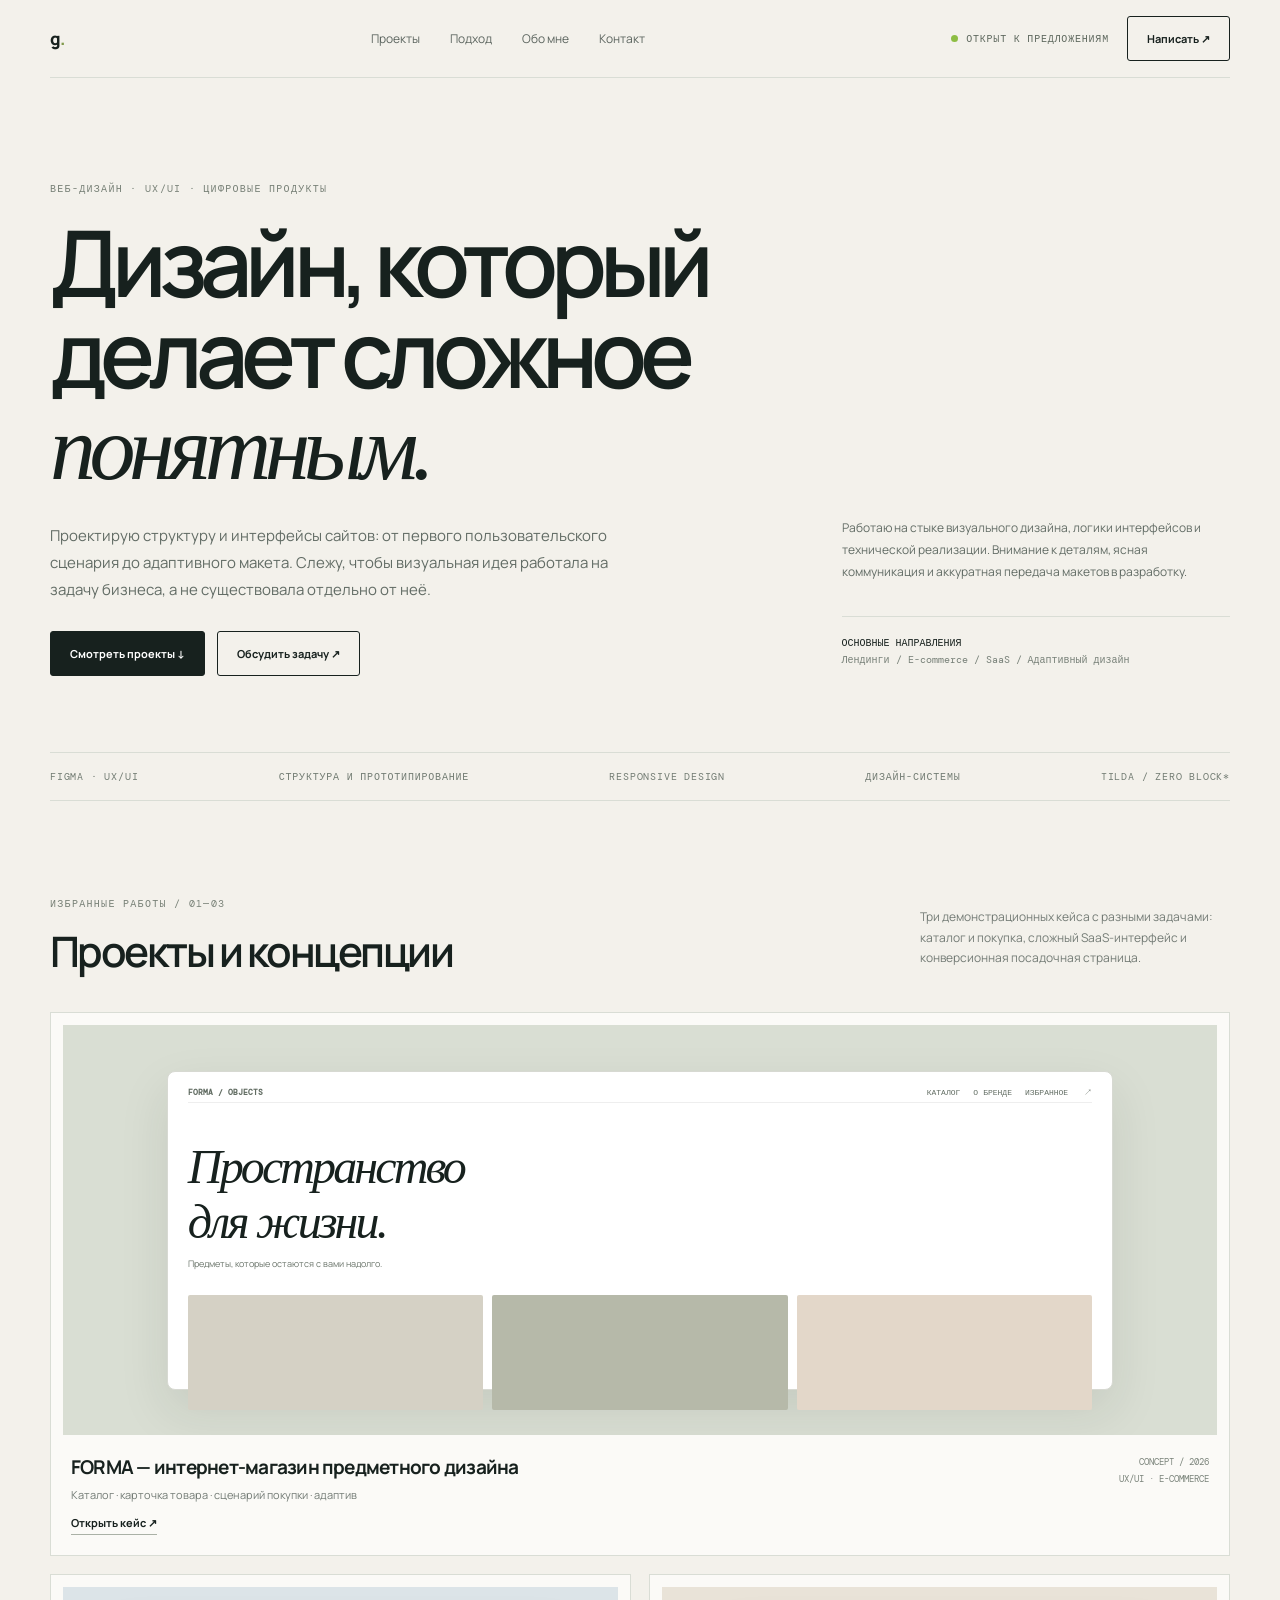
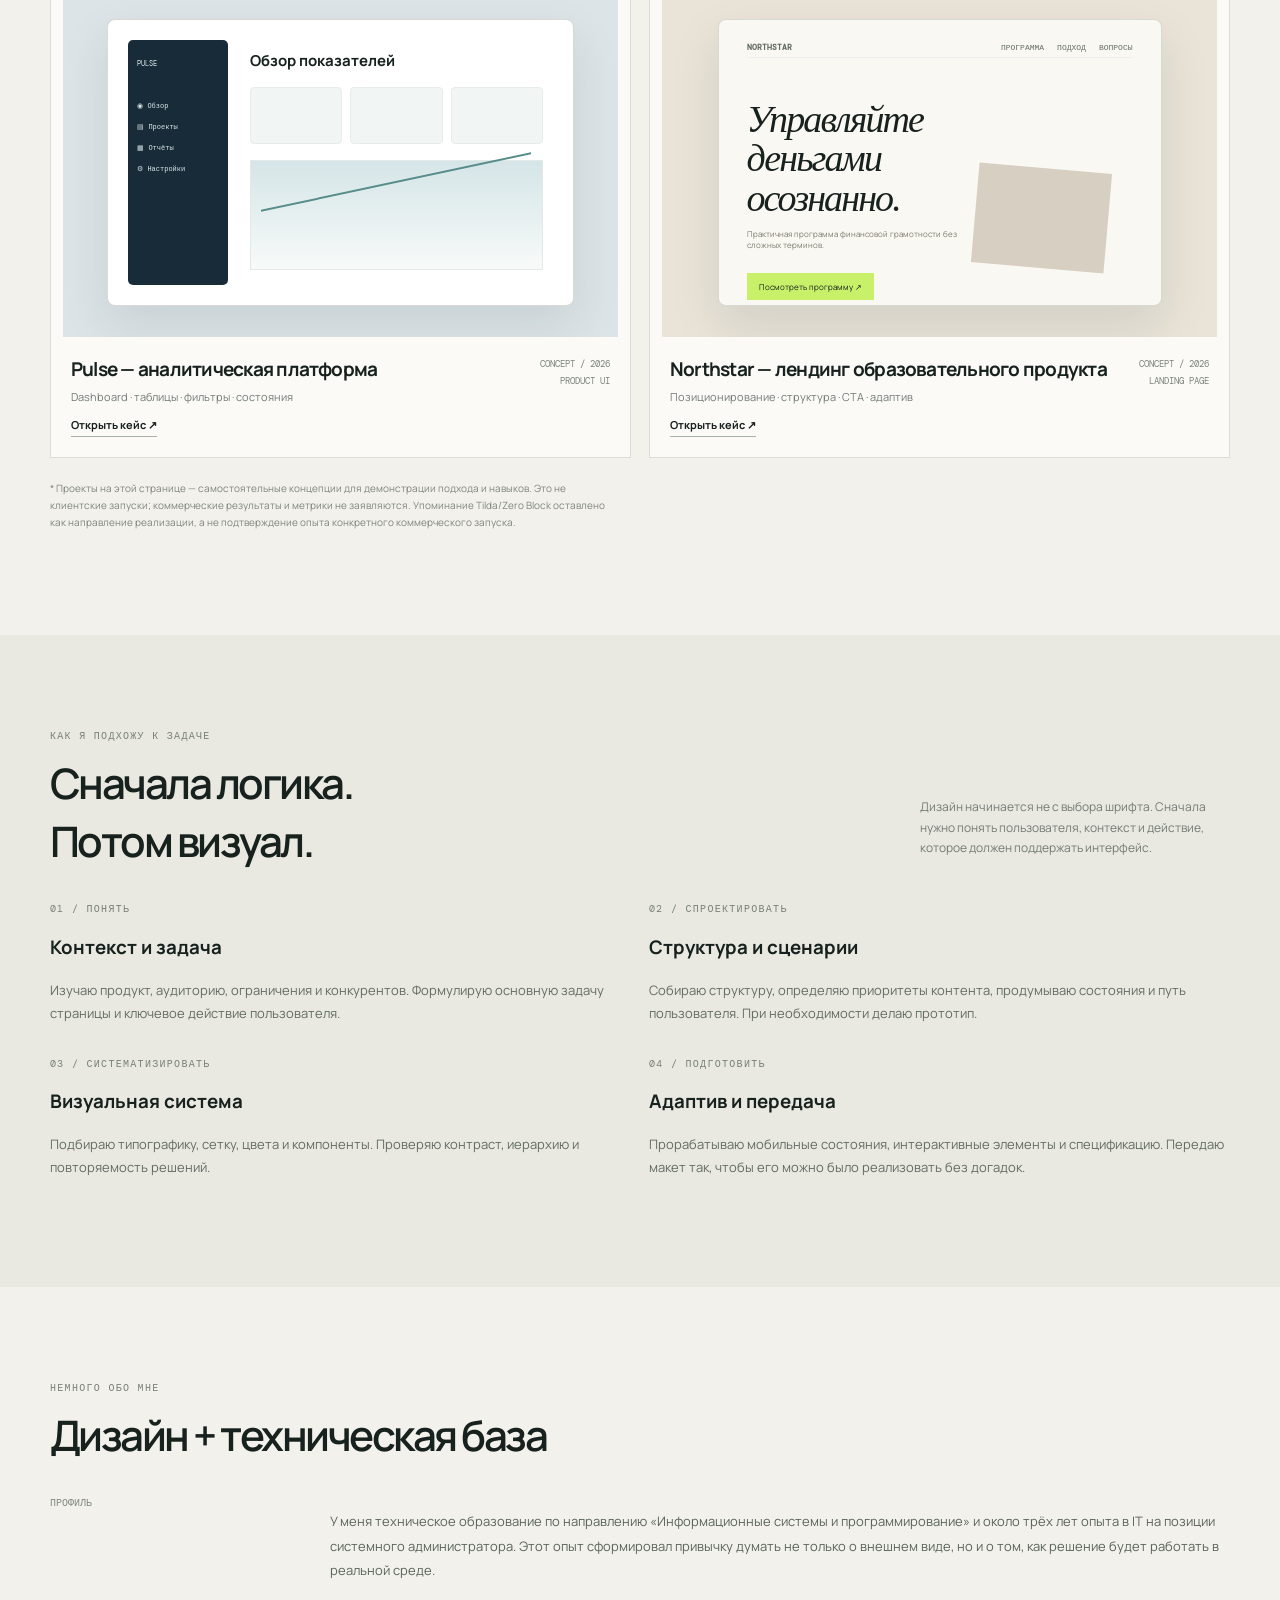
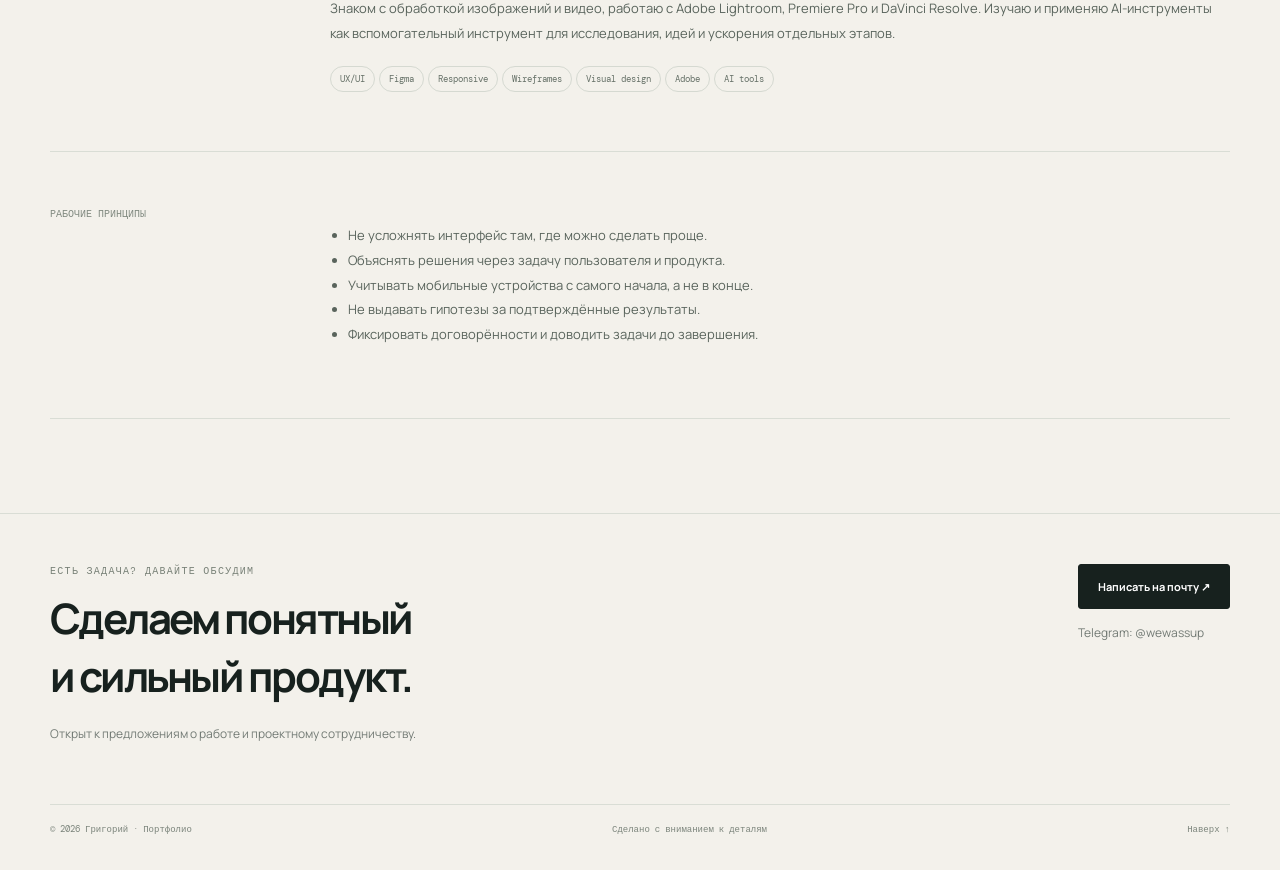
==== index.html @ 89e42d32 "Add files via upload" ====
<!doctype html>
<html lang="ru">

<head>
  <meta charset="utf-8">
  <meta name="viewport" content="width=device-width,initial-scale=1">
  <meta name="description" content="Портфолио веб-дизайнера: UX/UI, сайты, интернет-магазины и продуктовые интерфейсы.">
  <title>Морозов Д.А — веб-дизайн и интерфейсы</title>
  <link rel="stylesheet" href="assets/style.css">
</head>

<body>
  <header class="wrap nav"><a class="logo" href="index.html">g<span>.</span></a>
    <nav class="navlinks"><a href="#work">Проекты</a><a href="#approach">Подход</a><a href="#about">Обо мне</a><a href="#contact">Контакт</a></nav>
    <div class="navright"><span class="availability">Открыт к предложениям</span><a class="btn" href="mailto:mazzask@proton.me">Написать ↗</a></div>
  </header>
  <main>
    <section class="wrap hero">
      <div class="reveal">
        <div class="eyebrow">Веб-дизайн · UX/UI · цифровые продукты</div>
        <h1>Дизайн, который<br>делает сложное <em>понятным.</em></h1>
        <p>Проектирую структуру и интерфейсы сайтов: от первого пользовательского сценария до адаптивного макета. Слежу, чтобы визуальная идея работала на задачу бизнеса, а не существовала отдельно от неё.</p>
        <div class="hero-actions"><a class="btn dark" href="#work">Смотреть проекты ↓</a><a class="btn" href="#contact">Обсудить задачу ↗</a></div>
      </div>
      <div class="hero-side">
        <p>Работаю на стыке визуального дизайна, логики интерфейсов и технической реализации. Внимание к деталям, ясная коммуникация и аккуратная передача макетов в разработку.</p>
        <div class="hero-note"><strong>ОСНОВНЫЕ НАПРАВЛЕНИЯ</strong>
          <br>Лендинги / E-commerce / SaaS / Адаптивный дизайн</div>
      </div>
    </section>
    <div class="ticker wrap"><span>Figma · UX/UI</span><span>Структура и прототипирование</span><span>Responsive design</span><span>Дизайн-системы</span><span>Tilda / Zero Block*</span></div>
    <section class="wrap section" id="work">
      <div class="section-head">
        <div>
          <div class="eyebrow">Избранные работы / 01—03</div>
          <h2>Проекты и концепции</h2></div>
        <p>Три демонстрационных кейса с разными задачами: каталог и покупка, сложный SaaS-интерфейс и конверсионная посадочная страница.</p>
      </div>
      <div class="projects">
        <article class="project wide">
          <a href="case-forma.html">
            <div class="project-art forma">
              <div class="mock browser">
                <div class="browserbar"><b>FORMA / OBJECTS</b><span>КАТАЛОГ　 О БРЕНДЕ　 ИЗБРАННОЕ　　↗</span></div>
                <div class="forma-title">Пространство
                  <br>для жизни.</div>
                <div class="forma-sub">Предметы, которые остаются с вами надолго.</div>
                <div class="forma-products"><i></i><i></i><i></i></div>
              </div>
            </div>
            <div class="project-info">
              <div>
                <h3>FORMA — интернет-магазин предметного дизайна</h3>
                <p>Каталог · карточка товара · сценарий покупки · адаптив</p><span class="project-link">Открыть кейс ↗</span></div>
              <div class="project-meta">CONCEPT / 2026
                <br>UX/UI · E-COMMERCE</div>
            </div>
          </a>
        </article>
        <article class="project">
          <a href="case-pulse.html">
            <div class="project-art pulse">
              <div class="mock dash">
                <div class="dashside">PULSE
                  <br>
                  <br>◉ Обзор
                  <br>▤ Проекты
                  <br>▦ Отчёты
                  <br>⚙ Настройки</div>
                <div class="dashmain">
                  <div class="dashhead">Обзор показателей</div>
                  <div class="stats"><i></i><i></i><i></i></div>
                  <div class="chart"></div>
                </div>
              </div>
            </div>
            <div class="project-info">
              <div>
                <h3>Pulse — аналитическая платформа</h3>
                <p>Dashboard · таблицы · фильтры · состояния</p><span class="project-link">Открыть кейс ↗</span></div>
              <div class="project-meta">CONCEPT / 2026
                <br>PRODUCT UI</div>
            </div>
          </a>
        </article>
        <article class="project">
          <a href="case-north.html">
            <div class="project-art north">
              <div class="mock landing">
                <div class="browserbar"><b>NORTHSTAR</b><span>ПРОГРАММА　 ПОДХОД　 ВОПРОСЫ</span></div>
                <h3>Управляйте<br>деньгами<br>осознанно.</h3>
                <p>Практичная программа финансовой грамотности без сложных терминов.</p><span class="pill">Посмотреть программу ↗</span>
                <div class="blocks"></div>
              </div>
            </div>
            <div class="project-info">
              <div>
                <h3>Northstar — лендинг образовательного продукта</h3>
                <p>Позиционирование · структура · CTA · адаптив</p><span class="project-link">Открыть кейс ↗</span></div>
              <div class="project-meta">CONCEPT / 2026
                <br>LANDING PAGE</div>
            </div>
          </a>
        </article>
      </div>
      <p class="disclaimer" style="margin-top:22px">* Проекты на этой странице — самостоятельные концепции для демонстрации подхода и навыков. Это не клиентские запуски; коммерческие результаты и метрики не заявляются. Упоминание Tilda/Zero Block оставлено как направление реализации, а не подтверждение опыта конкретного коммерческого запуска.</p>
    </section>
    <section class="section" id="approach" style="background:#e9e9e1">
      <div class="wrap">
        <div class="section-head">
          <div>
            <div class="eyebrow">Как я подхожу к задаче</div>
            <h2>Сначала логика.<br>Потом визуал.</h2></div>
          <p>Дизайн начинается не с выбора шрифта. Сначала нужно понять пользователя, контекст и действие, которое должен поддержать интерфейс.</p>
        </div>
        <div class="projects">
          <div>
            <div class="eyebrow">01 / Понять</div>
            <h3>Контекст и задача</h3>
            <p style="font-size:13px;line-height:1.8;color:#626c65">Изучаю продукт, аудиторию, ограничения и конкурентов. Формулирую основную задачу страницы и ключевое действие пользователя.</p>
          </div>
          <div>
            <div class="eyebrow">02 / Спроектировать</div>
            <h3>Структура и сценарии</h3>
            <p style="font-size:13px;line-height:1.8;color:#626c65">Собираю структуру, определяю приоритеты контента, продумываю состояния и путь пользователя. При необходимости делаю прототип.</p>
          </div>
          <div>
            <div class="eyebrow">03 / Систематизировать</div>
            <h3>Визуальная система</h3>
            <p style="font-size:13px;line-height:1.8;color:#626c65">Подбираю типографику, сетку, цвета и компоненты. Проверяю контраст, иерархию и повторяемость решений.</p>
          </div>
          <div>
            <div class="eyebrow">04 / Подготовить</div>
            <h3>Адаптив и передача</h3>
            <p style="font-size:13px;line-height:1.8;color:#626c65">Прорабатываю мобильные состояния, интерактивные элементы и спецификацию. Передаю макет так, чтобы его можно было реализовать без догадок.</p>
          </div>
        </div>
      </div>
    </section>
    <section class="wrap section" id="about">
      <div class="section-head">
        <div>
          <div class="eyebrow">Немного обо мне</div>
          <h2>Дизайн + техническая база</h2></div>
      </div>
      <div class="content" style="padding-top:0">
        <aside>Профиль</aside>
        <div>
          <p>У меня техническое образование по направлению «Информационные системы и программирование» и около трёх лет опыта в IT на позиции системного администратора. Этот опыт сформировал привычку думать не только о внешнем виде, но и о том, как решение будет работать в реальной среде.</p>
          <p>Знаком с обработкой изображений и видео, работаю с Adobe Lightroom, Premiere Pro и DaVinci Resolve. Изучаю и применяю AI-инструменты как вспомогательный инструмент для исследования, идей и ускорения отдельных этапов.</p>
          <div style="margin-top:20px"><span class="tag">UX/UI</span><span class="tag">Figma</span><span class="tag">Responsive</span><span class="tag">Wireframes</span><span class="tag">Visual design</span><span class="tag">Adobe</span><span class="tag">AI tools</span></div>
        </div>
      </div>
      <div class="content">
        <aside>Рабочие принципы</aside>
        <div>
          <ul>
            <li>Не усложнять интерфейс там, где можно сделать проще.</li>
            <li>Объяснять решения через задачу пользователя и продукта.</li>
            <li>Учитывать мобильные устройства с самого начала, а не в конце.</li>
            <li>Не выдавать гипотезы за подтверждённые результаты.</li>
            <li>Фиксировать договорённости и доводить задачи до завершения.</li>
          </ul>
        </div>
      </div>
    </section>
  </main>
  <footer class="footer" id="contact">
    <div class="wrap">
      <div class="footer-top">
        <div>
          <div class="eyebrow">Есть задача? Давайте обсудим</div>
          <h2>Сделаем понятный<br>и сильный продукт.</h2>
          <p>Открыт к предложениям о работе и проектному сотрудничеству.</p>
        </div>
        <div><a class="btn dark" href="mailto:mazzask@proton.me">Написать на почту ↗</a>
          <p style="margin-top:15px">Telegram: @wewassup</p>
        </div>
      </div>
      <div class="footer-bottom"><span>© <span data-year></span> Григорий · Портфолио</span><span>Сделано с вниманием к деталям</span><a href="#top">Наверх ↑</a></div>
    </div>
  </footer>
  <script src="assets/app.js"></script>
</body>

</html>
---- assets/style.css ----
@import url('https://fonts.googleapis.com/css2?family=DM+Mono:wght@400;500&family=Manrope:wght@400;500;600;700;800&display=swap');
:root{--bg:#f3f1eb;--paper:#fbfaf7;--ink:#17211e;--muted:#737b75;--line:#d9ddd5;--lime:#c8f169;--dark:#17211e;--serif:Georgia,serif;--sans:'Manrope',Arial,sans-serif;--mono:'DM Mono',monospace}*{box-sizing:border-box}html{scroll-behavior:smooth}body{margin:0;background:var(--bg);color:var(--ink);font-family:var(--sans);-webkit-font-smoothing:antialiased}a{color:inherit;text-decoration:none}button{font:inherit}.wrap{width:min(1180px,calc(100% - 48px));margin:auto}.nav{height:78px;display:flex;align-items:center;justify-content:space-between;border-bottom:1px solid var(--line)}.logo{font-size:17px;font-weight:800;letter-spacing:-.06em}.logo span{color:#80994b}.navlinks{display:flex;gap:30px;font-size:12px;color:#5c655f}.navlinks a:hover,.textlink:hover{color:#6d8d2b}.navright{display:flex;align-items:center;gap:18px}.availability{font:10px var(--mono);text-transform:uppercase;letter-spacing:.08em;color:#5e685e}.availability:before{content:'';display:inline-block;width:7px;height:7px;background:#8dbd43;border-radius:50%;margin-right:8px}.btn{display:inline-flex;align-items:center;justify-content:center;gap:10px;padding:14px 19px;border:1px solid var(--ink);border-radius:3px;font-size:11px;font-weight:700;transition:.2s}.btn:hover{background:var(--ink);color:white}.btn.dark{background:var(--ink);color:white}.btn.dark:hover{background:#34443b}.eyebrow{font:10px var(--mono);letter-spacing:.13em;text-transform:uppercase;color:#788177}.hero{padding:104px 0 76px;display:grid;grid-template-columns:1.3fr .7fr;gap:70px;align-items:end}.hero h1{font-size:clamp(48px,7.2vw,92px);line-height:.99;letter-spacing:-.075em;font-weight:600;margin:22px 0 28px;max-width:820px}.hero h1 em{font-family:var(--serif);font-weight:400;letter-spacing:-.07em}.hero p{font-size:15px;line-height:1.8;color:#626c65;max-width:560px}.hero-side{padding-bottom:8px}.hero-side p{font-size:12px;line-height:1.8;margin:0 0 22px}.hero-actions{display:flex;gap:12px;flex-wrap:wrap;margin-top:28px}.hero-note{border-top:1px solid var(--line);padding-top:17px;margin-top:34px;font:10px/1.7 var(--mono);color:#778078}.hero-note strong{color:var(--ink);font-weight:500}.ticker{border-top:1px solid var(--line);border-bottom:1px solid var(--line);padding:17px 0;display:flex;justify-content:space-between;gap:20px;flex-wrap:wrap;font:10px var(--mono);text-transform:uppercase;letter-spacing:.08em;color:#727c73}.section{padding:94px 0}.section-head{display:flex;justify-content:space-between;align-items:end;margin-bottom:32px}.section-head h2{font-size:42px;letter-spacing:-.06em;font-weight:600;margin:12px 0 0}.section-head p{max-width:310px;font-size:12px;line-height:1.7;color:var(--muted)}.projects{display:grid;grid-template-columns:1fr 1fr;gap:18px}.project{background:var(--paper);border:1px solid var(--line);padding:12px;min-width:0}.project.wide{grid-column:span 2}.project-art{height:350px;position:relative;overflow:hidden;background:#e8e7df}.project.wide .project-art{height:410px}.project-info{display:flex;justify-content:space-between;gap:20px;padding:19px 8px 8px}.project-info h3{font-size:19px;letter-spacing:-.04em;margin:0 0 7px}.project-info p{font-size:11px;color:var(--muted);margin:0}.project-meta{text-align:right;font:9px/1.8 var(--mono);color:#7b847b;text-transform:uppercase}.project-link{display:inline-flex;margin-top:13px;font-size:11px;font-weight:700;border-bottom:1px solid #aab1a6;padding-bottom:4px}.tag{display:inline-block;border:1px solid #d5d9d1;border-radius:20px;padding:6px 9px;font:9px var(--mono);color:#657067;margin:0 4px 4px 0}.mock{position:absolute;box-shadow:0 20px 50px #1d2a201a;border:1px solid #d7d9d2;border-radius:8px;background:#fff}.forma{background:#d9ded3}.forma .browser{left:9%;right:9%;top:11%;height:78%;padding:15px 20px}.browserbar{height:16px;border-bottom:1px solid #eee;display:flex;justify-content:space-between;font:8px var(--mono);color:#626d63}.forma-title{font:italic 48px var(--serif);letter-spacing:-.06em;margin:36px 0 8px}.forma-sub{font-size:9px;color:#6b756b}.forma-products{display:flex;gap:9px;margin-top:25px}.forma-products i{display:block;flex:1;height:115px;background:#d5d1c5;border-radius:2px}.forma-products i:nth-child(2){background:#b6b9a9}.forma-products i:nth-child(3){background:#e3d7c9}.pulse{background:#dce4e8}.pulse .dash{inset:9% 8%;padding:20px;display:grid;grid-template-columns:100px 1fr;gap:12px}.dashside{background:#172b38;border-radius:5px;padding:13px 9px;color:#dce7e9;font:7px/3 var(--mono)}.dashmain{padding:10px}.dashhead{font-size:15px;font-weight:700}.stats{display:grid;grid-template-columns:repeat(3,1fr);gap:8px;margin:16px 0}.stats i{height:57px;background:#f1f5f4;border:1px solid #e6ece8;border-radius:4px}.chart{height:110px;background:linear-gradient(180deg,#d5e5e7,#f7faf9);border:1px solid #e2e9e6;position:relative}.chart:after{content:'';position:absolute;inset:20px 10px;background:transparent;border-top:2px solid #568c8a;transform:skewY(-12deg)}.north{background:#e9e3d8}.north .landing{inset:9% 10%;padding:22px 28px;background:#faf8f2}.north .landing h3{font:italic 38px/1.04 var(--serif);letter-spacing:-.05em;max-width:350px;margin:42px 0 10px}.north .landing p{font-size:8px;color:#7b7b70;max-width:210px}.north .pill{display:inline-block;background:#c8f169;padding:8px 12px;font-size:8px;margin-top:15px}.north .blocks{position:absolute;right:12%;bottom:13%;width:30%;height:35%;background:#d7d0c2;transform:rotate(5deg)}.case-hero{padding:85px 0 40px}.case-hero h1{font-size:clamp(44px,7vw,78px);letter-spacing:-.07em;line-height:1;margin:20px 0}.case-hero .lead{font-size:16px;line-height:1.8;color:#667067;max-width:690px}.case-visual{height:490px;position:relative;overflow:hidden;margin:35px 0;background:#dce1d8}.case-visual .mock{transform:scale(1.15);transform-origin:top left}.case-grid{display:grid;grid-template-columns:repeat(3,1fr);gap:25px;border-top:1px solid var(--line);border-bottom:1px solid var(--line);padding:23px 0;margin:35px 0}.case-grid small{font:9px var(--mono);text-transform:uppercase;color:#849084}.case-grid p{font-size:12px;line-height:1.7;margin:9px 0 0}.content{display:grid;grid-template-columns:220px 1fr;gap:60px;padding:55px 0;border-bottom:1px solid var(--line)}.content aside{font:10px var(--mono);text-transform:uppercase;color:#818a80}.content h2{font-size:28px;letter-spacing:-.05em;margin:0 0 17px}.content p,.content li{font-size:13px;line-height:1.9;color:#59645c}.content ul{padding-left:18px}.content h3{font-size:16px;margin:27px 0 8px}.callout{background:#e7e9df;padding:22px 25px;margin:25px 0;font-size:12px;line-height:1.8}.footer{padding:50px 0 35px;border-top:1px solid var(--line)}.footer-top{display:flex;justify-content:space-between;gap:30px;align-items:start}.footer h2{font-size:42px;letter-spacing:-.06em;margin:12px 0 20px}.footer p{font-size:12px;color:var(--muted)}.footer-bottom{display:flex;justify-content:space-between;border-top:1px solid var(--line);padding-top:18px;margin-top:50px;font:9px var(--mono);color:#7c857c}.disclaimer{font-size:10px;color:#7d857c;line-height:1.7;max-width:560px}.mobile-menu{display:none}.reveal{animation:up .7s both}@keyframes up{from{opacity:0;transform:translateY(15px)}to{opacity:1;transform:none}}@media(max-width:760px){.wrap{width:min(100% - 32px,560px)}.nav{height:66px}.navlinks,.availability{display:none}.hero{grid-template-columns:1fr;gap:30px;padding:70px 0 55px}.hero h1{font-size:57px}.hero-side{max-width:480px}.section{padding:65px 0}.section-head{display:block}.section-head h2{font-size:34px}.section-head p{margin-top:12px}.projects{grid-template-columns:1fr}.project.wide{grid-column:auto}.project-art,.project.wide .project-art{height:300px}.project-info{display:block}.project-meta{text-align:left;margin-top:12px}.case-hero{padding:60px 0 20px}.case-visual{height:340px}.case-grid{grid-template-columns:1fr;gap:18px}.content{grid-template-columns:1fr;gap:15px;padding:35px 0}.content h2{font-size:25px}.footer-top{display:block}.footer h2{font-size:35px}.footer-bottom{gap:12px;flex-wrap:wrap}.forma-title{font-size:34px;margin-top:28px}.forma-products i{height:75px}.pulse .dash{grid-template-columns:65px 1fr;padding:12px}.dashside{font-size:6px}.stats i{height:40px}.chart{height:80px}.north .landing h3{font-size:29px;margin-top:24px}}
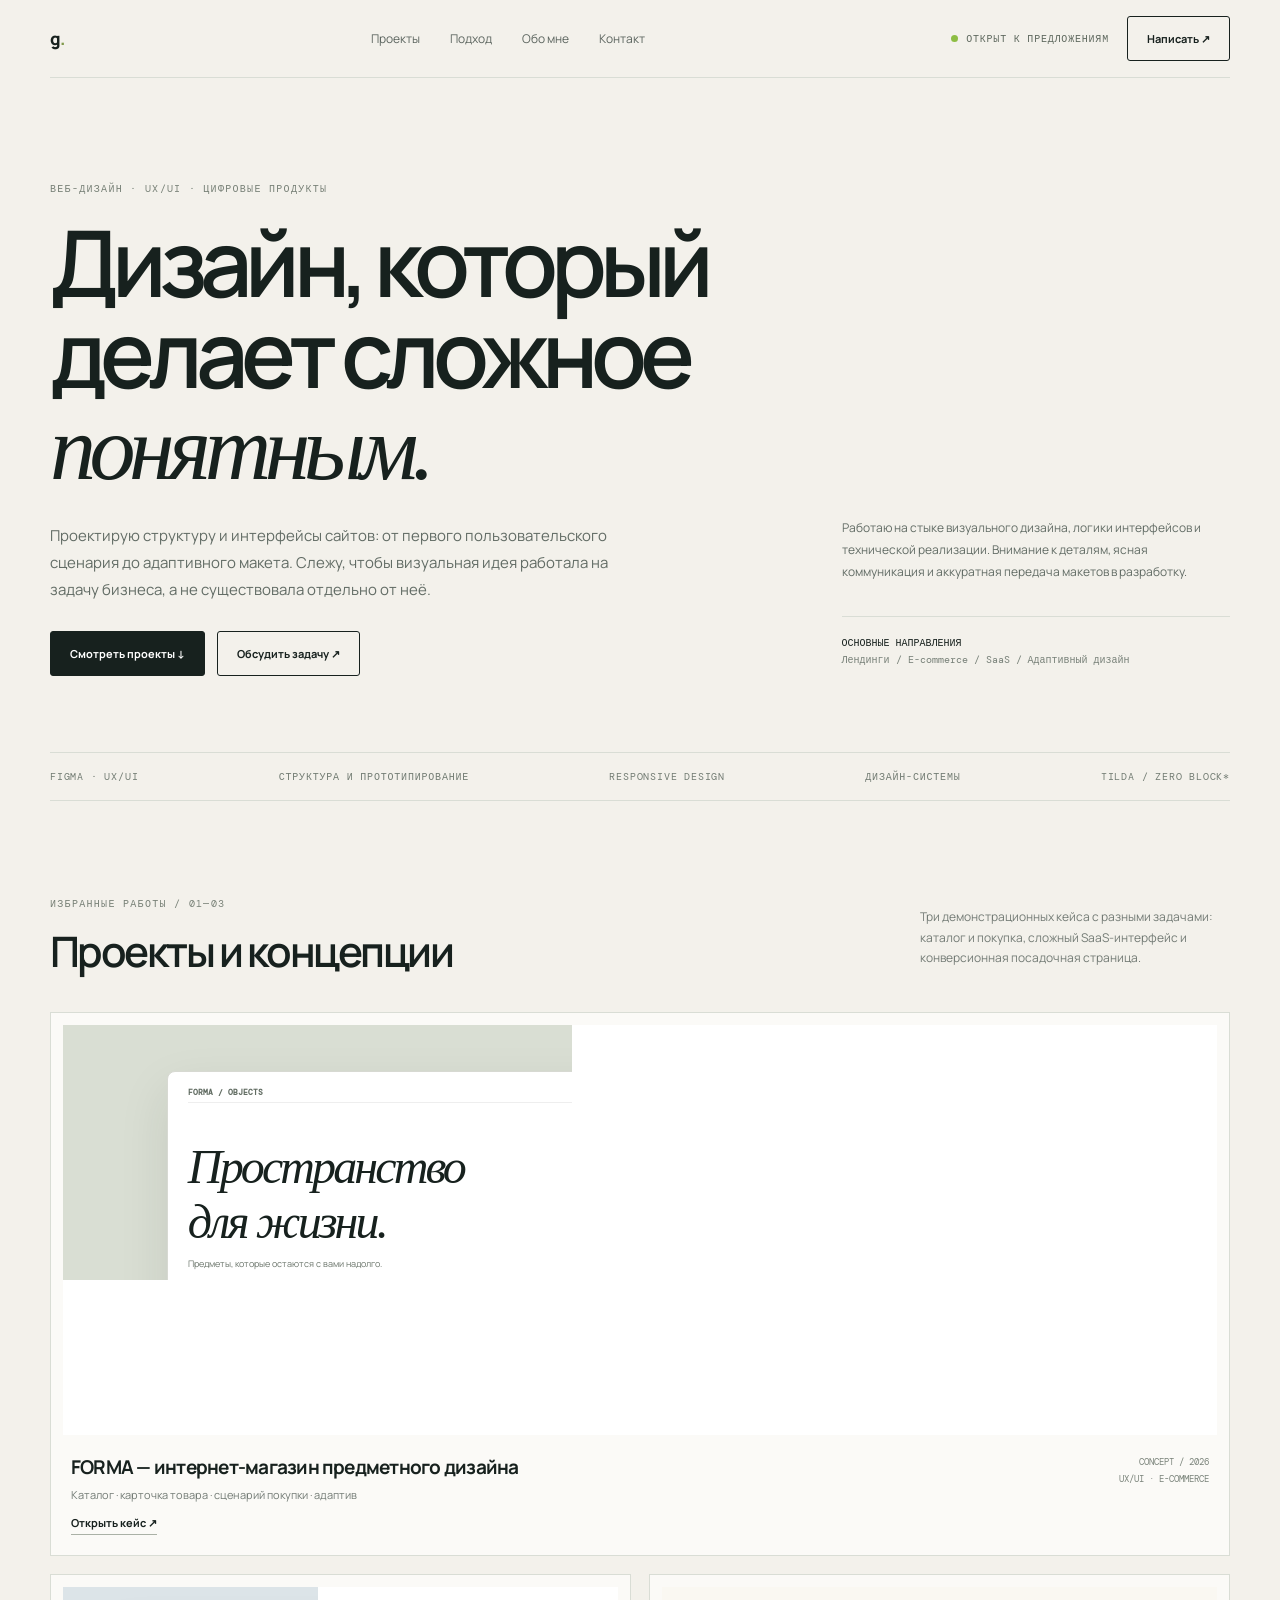
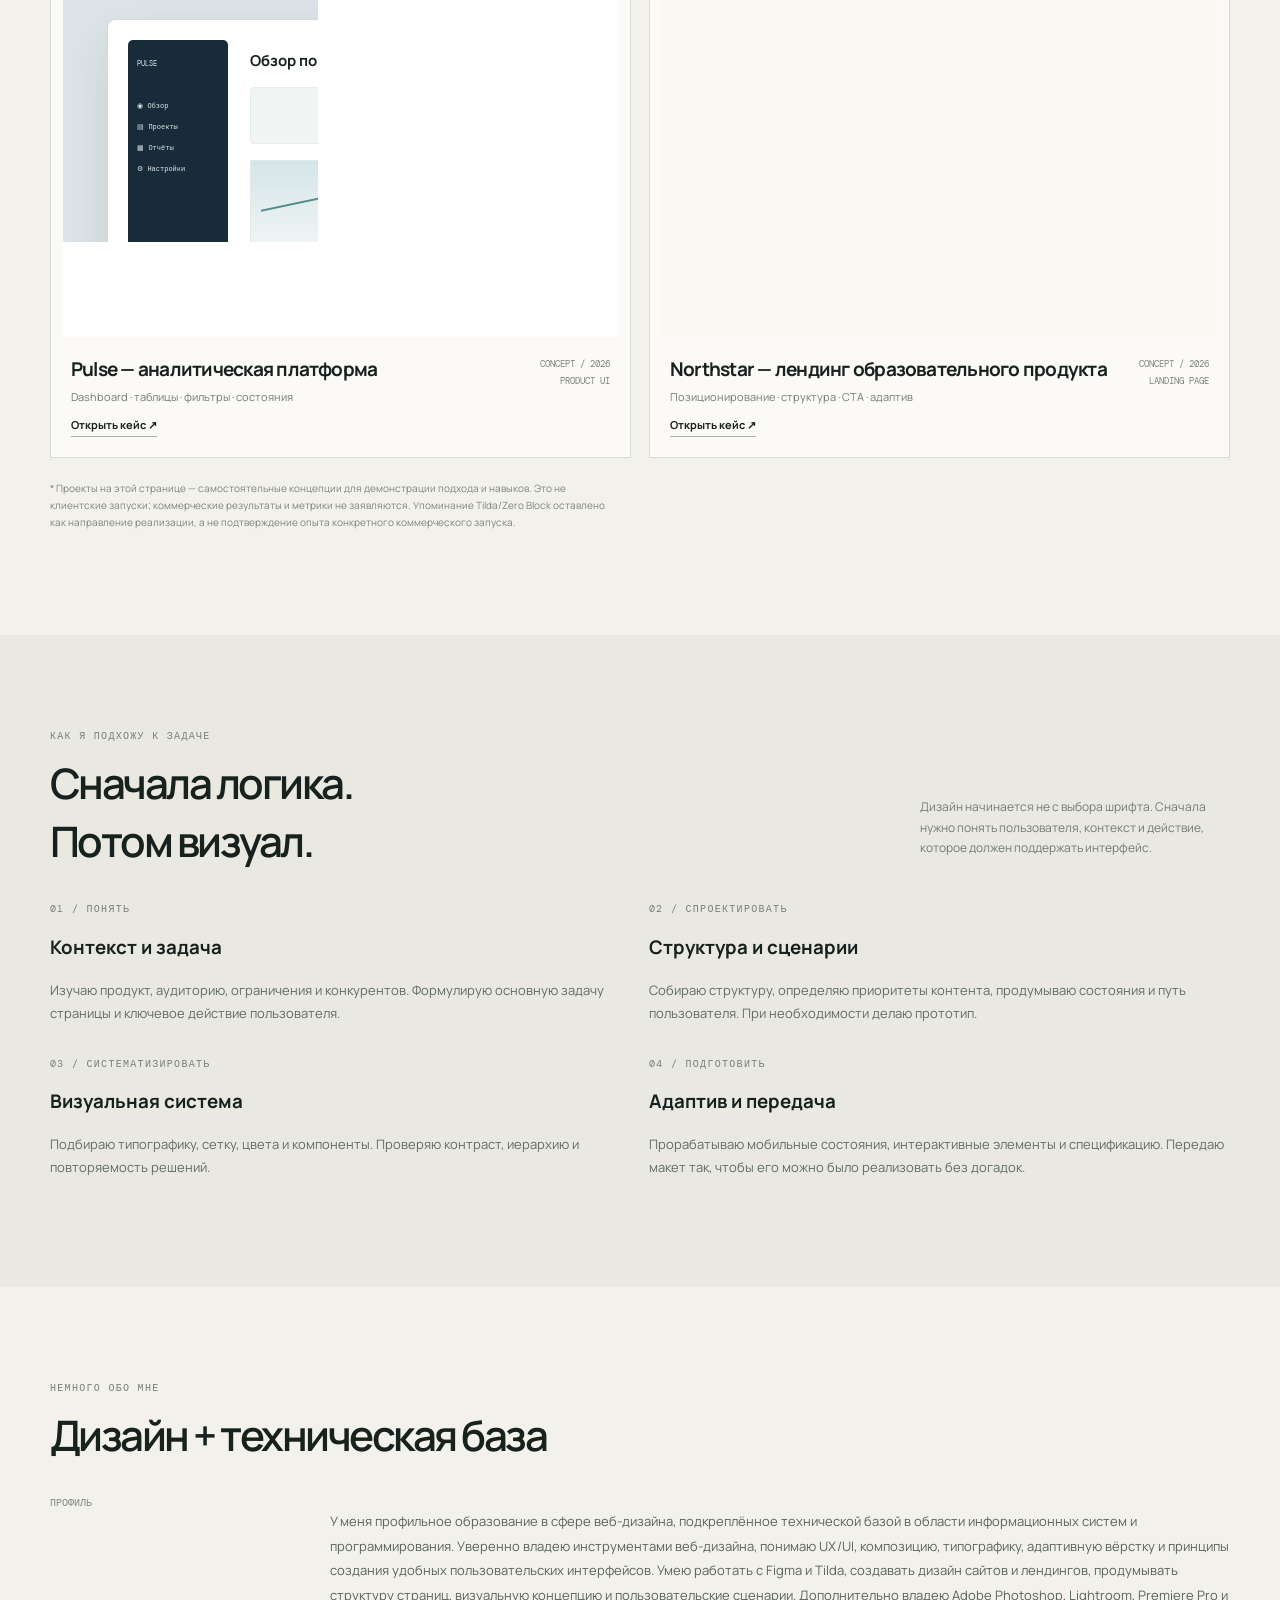
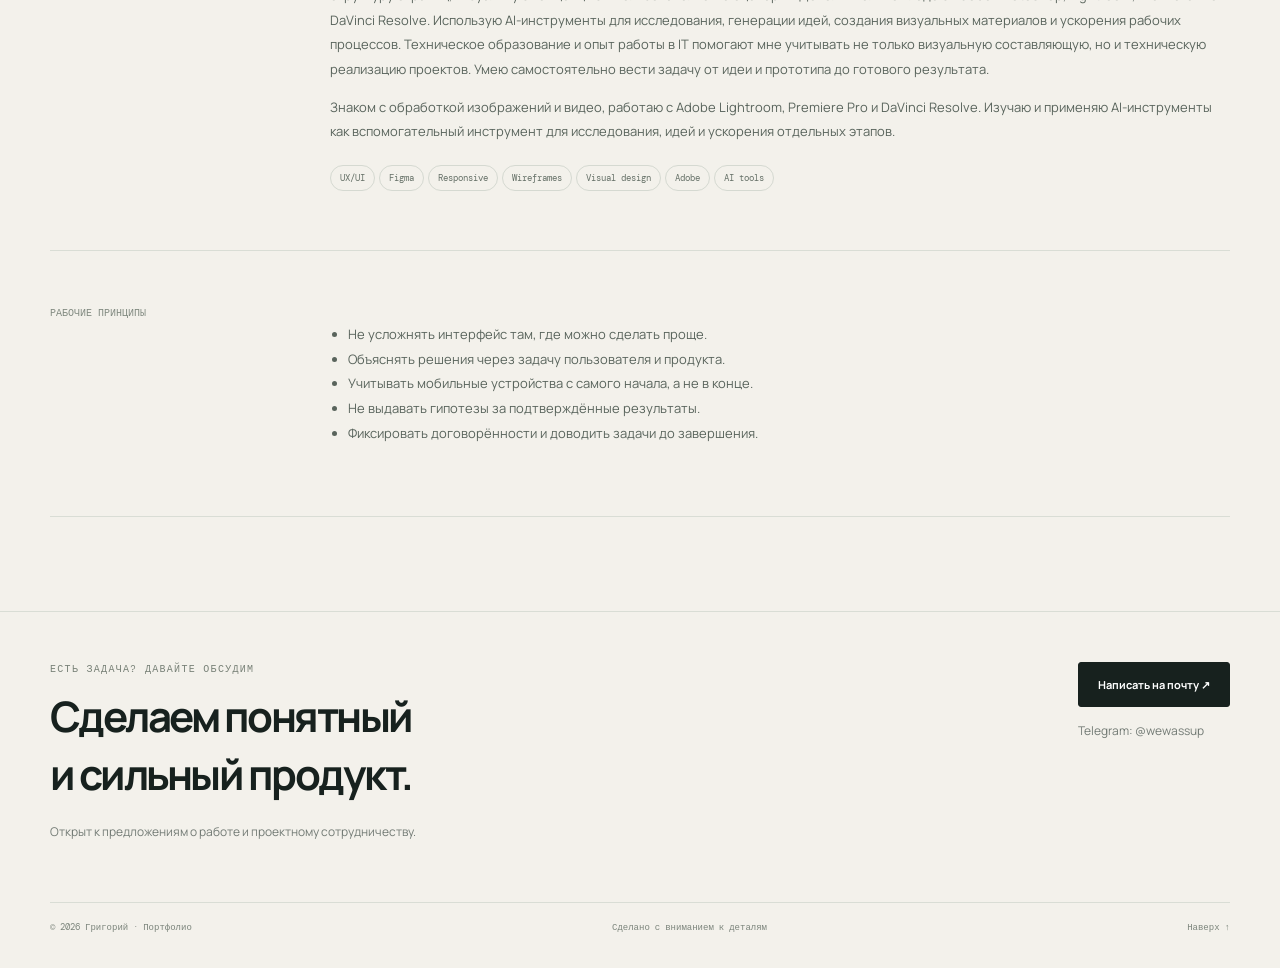
==== commit 64d30dc4: "Revise profile description with updated skills Updated the profile description to reflect skills in " ====
--- a/index.html
+++ b/index.html
@@ -146,7 +146,11 @@
       <div class="content" style="padding-top:0">
         <aside>Профиль</aside>
         <div>
-          <p>У меня техническое образование по направлению «Информационные системы и программирование» и около трёх лет опыта в IT на позиции системного администратора. Этот опыт сформировал привычку думать не только о внешнем виде, но и о том, как решение будет работать в реальной среде.</p>
+          <p>У меня профильное образование в сфере веб-дизайна, подкреплённое технической базой в области информационных систем и программирования. Уверенно владею инструментами веб-дизайна, понимаю UX/UI, композицию, типографику, адаптивную вёрстку и принципы создания удобных пользовательских интерфейсов. Умею работать с Figma и Tilda, создавать дизайн сайтов и лендингов, продумывать структуру страниц, визуальную концепцию и пользовательские сценарии.
+
+Дополнительно владею Adobe Photoshop, Lightroom, Premiere Pro и DaVinci Resolve. Использую AI-инструменты для исследования, генерации идей, создания визуальных материалов и ускорения рабочих процессов.
+
+Техническое образование и опыт работы в IT помогают мне учитывать не только визуальную составляющую, но и техническую реализацию проектов. Умею самостоятельно вести задачу от идеи и прототипа до готового результата.</p>
           <p>Знаком с обработкой изображений и видео, работаю с Adobe Lightroom, Premiere Pro и DaVinci Resolve. Изучаю и применяю AI-инструменты как вспомогательный инструмент для исследования, идей и ускорения отдельных этапов.</p>
           <div style="margin-top:20px"><span class="tag">UX/UI</span><span class="tag">Figma</span><span class="tag">Responsive</span><span class="tag">Wireframes</span><span class="tag">Visual design</span><span class="tag">Adobe</span><span class="tag">AI tools</span></div>
         </div>
@@ -183,4 +187,4 @@
   <script src="assets/app.js"></script>
 </body>
 
-</html>+</html>
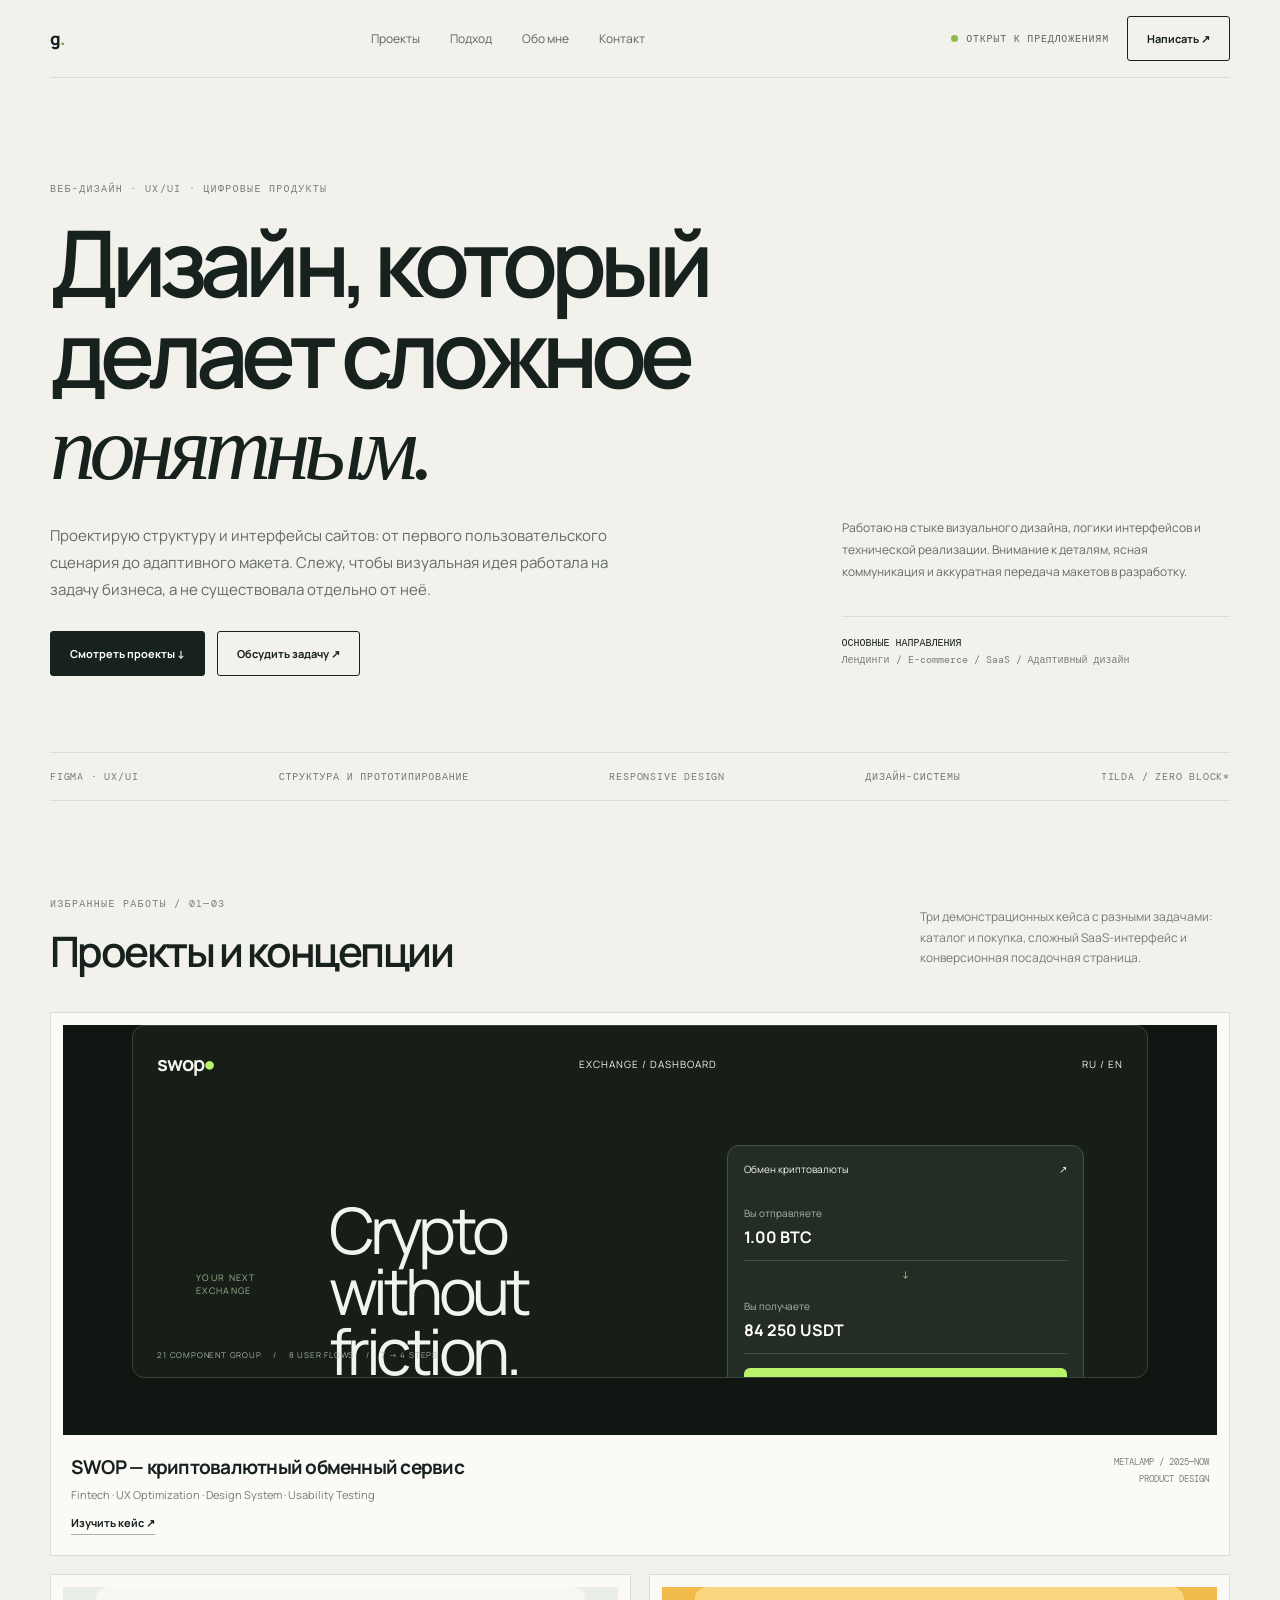
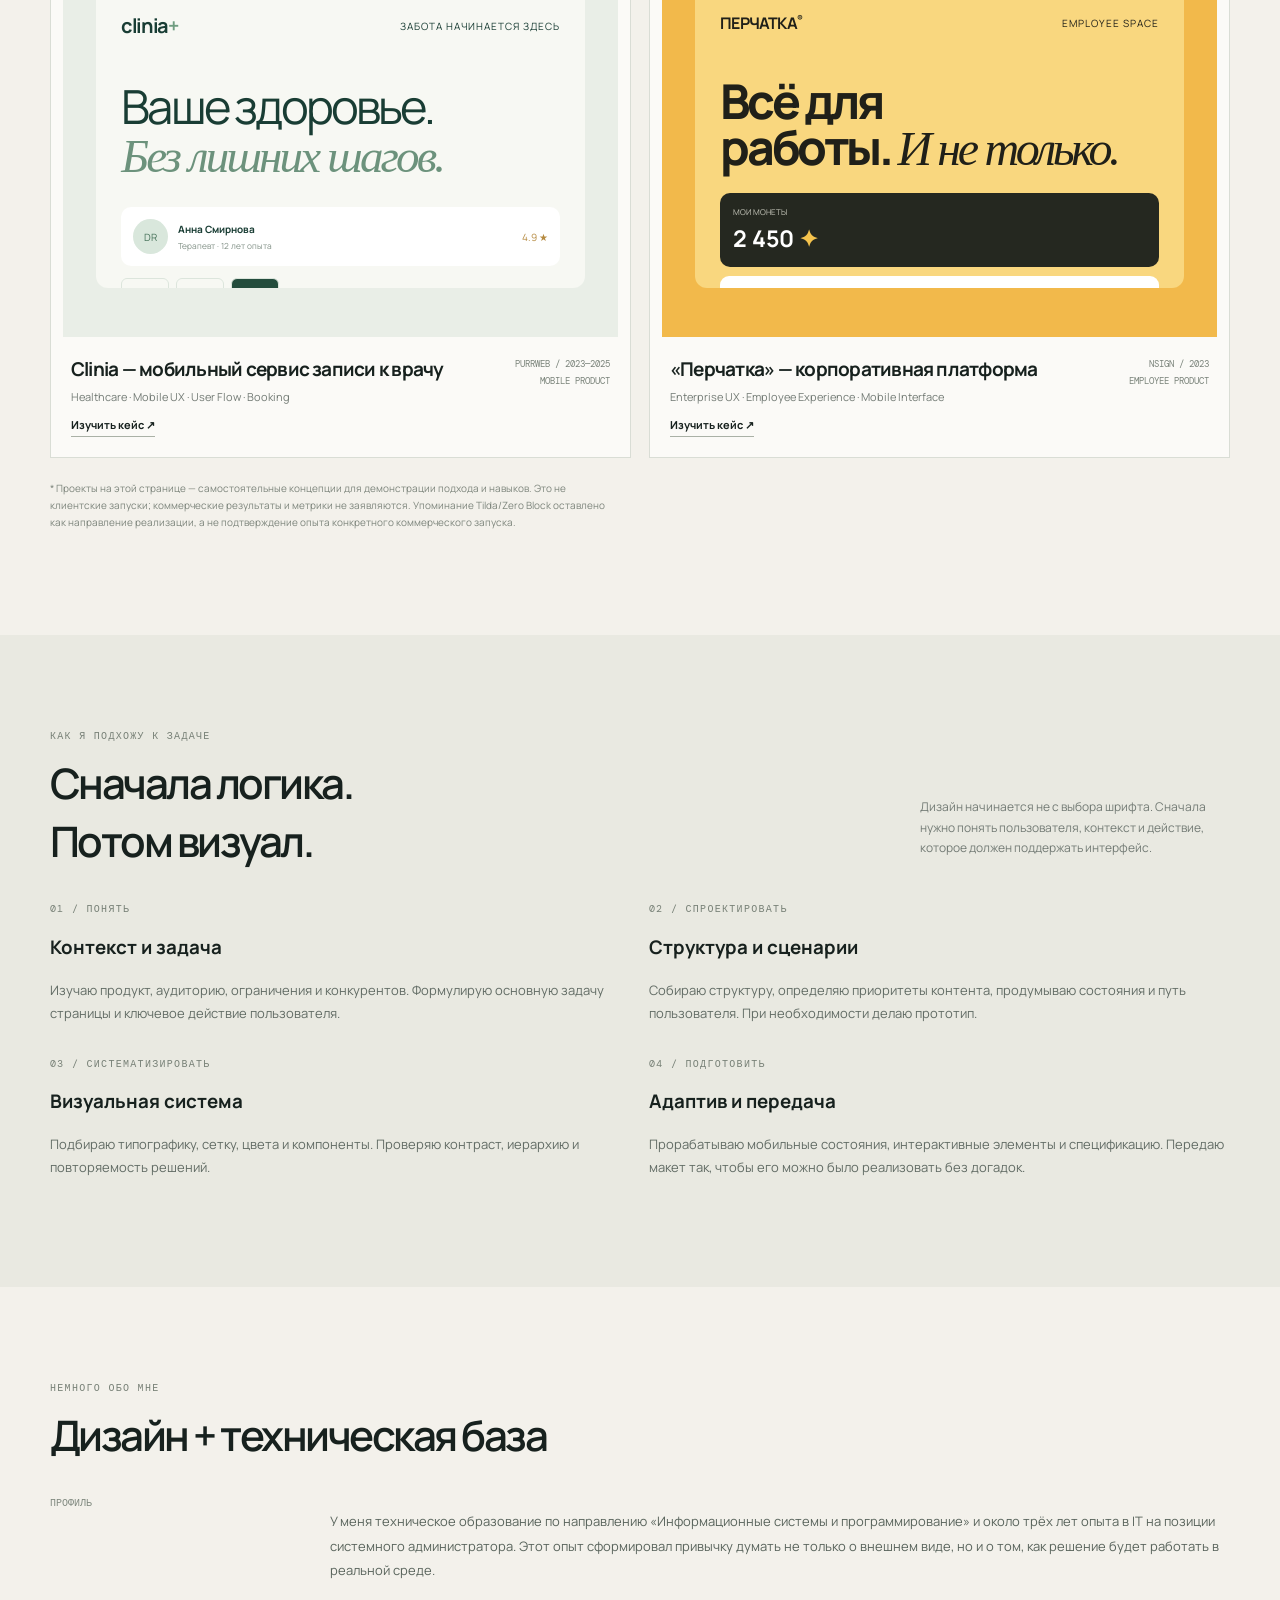
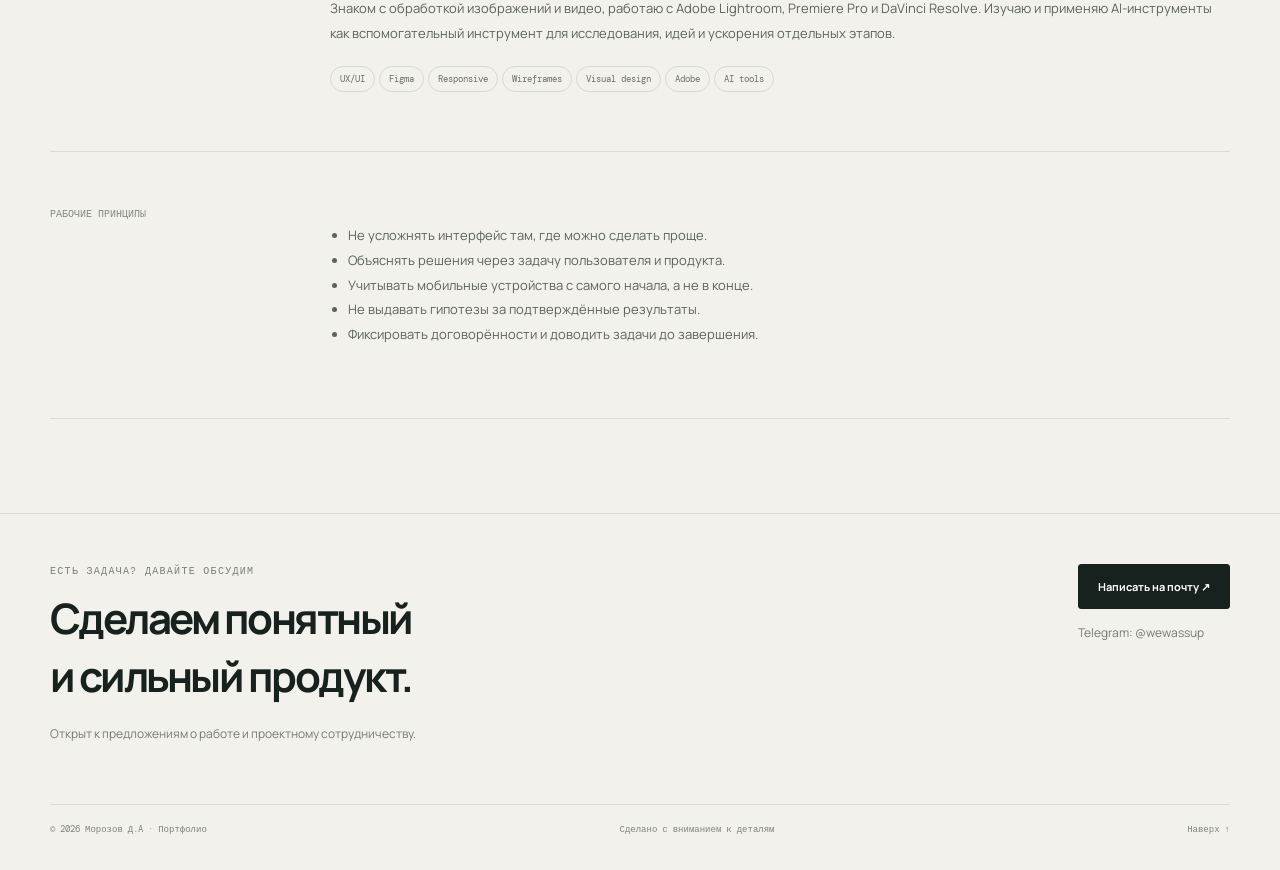
==== commit ec625d1a: "Add files via upload" ====
--- a/index.html
+++ b/index.html
@@ -36,72 +36,94 @@
           <h2>Проекты и концепции</h2></div>
         <p>Три демонстрационных кейса с разными задачами: каталог и покупка, сложный SaaS-интерфейс и конверсионная посадочная страница.</p>
       </div>
-      <div class="projects">
-        <article class="project wide">
-          <a href="case-forma.html">
-            <div class="project-art forma">
-              <div class="mock browser">
-                <div class="browserbar"><b>FORMA / OBJECTS</b><span>КАТАЛОГ　 О БРЕНДЕ　 ИЗБРАННОЕ　　↗</span></div>
-                <div class="forma-title">Пространство
-                  <br>для жизни.</div>
-                <div class="forma-sub">Предметы, которые остаются с вами надолго.</div>
-                <div class="forma-products"><i></i><i></i><i></i></div>
-              </div>
+    <div class="projects">
+
+  <!-- SWOP / METALAMP -->
+  <article class="project wide">
+    <a href="case-swop.html">
+      <div class="project-art swop">
+        <div class="case-preview swop-preview">
+          <div class="swop-top">
+            <b>swop<span>●</span></b>
+            <span>EXCHANGE / DASHBOARD</span>
+            <span>RU / EN</span>
+          </div>
+          <div class="swop-content">
+            <div class="swop-label">YOUR NEXT EXCHANGE</div>
+            <div class="swop-heading">Crypto<br>without friction.</div>
+            <div class="swop-widget">
+              <div class="swop-widget-head">Обмен криптовалюты <span>↗</span></div>
+              <div class="swop-currency">Вы отправляете <b>1.00 BTC</b></div>
+              <div class="swop-arrow">↓</div>
+              <div class="swop-currency">Вы получаете <b>84 250 USDT</b></div>
+              <div class="swop-button">Продолжить обмен ↗</div>
             </div>
-            <div class="project-info">
-              <div>
-                <h3>FORMA — интернет-магазин предметного дизайна</h3>
-                <p>Каталог · карточка товара · сценарий покупки · адаптив</p><span class="project-link">Открыть кейс ↗</span></div>
-              <div class="project-meta">CONCEPT / 2026
-                <br>UX/UI · E-COMMERCE</div>
-            </div>
-          </a>
-        </article>
-        <article class="project">
-          <a href="case-pulse.html">
-            <div class="project-art pulse">
-              <div class="mock dash">
-                <div class="dashside">PULSE
-                  <br>
-                  <br>◉ Обзор
-                  <br>▤ Проекты
-                  <br>▦ Отчёты
-                  <br>⚙ Настройки</div>
-                <div class="dashmain">
-                  <div class="dashhead">Обзор показателей</div>
-                  <div class="stats"><i></i><i></i><i></i></div>
-                  <div class="chart"></div>
-                </div>
-              </div>
-            </div>
-            <div class="project-info">
-              <div>
-                <h3>Pulse — аналитическая платформа</h3>
-                <p>Dashboard · таблицы · фильтры · состояния</p><span class="project-link">Открыть кейс ↗</span></div>
-              <div class="project-meta">CONCEPT / 2026
-                <br>PRODUCT UI</div>
-            </div>
-          </a>
-        </article>
-        <article class="project">
-          <a href="case-north.html">
-            <div class="project-art north">
-              <div class="mock landing">
-                <div class="browserbar"><b>NORTHSTAR</b><span>ПРОГРАММА　 ПОДХОД　 ВОПРОСЫ</span></div>
-                <h3>Управляйте<br>деньгами<br>осознанно.</h3>
-                <p>Практичная программа финансовой грамотности без сложных терминов.</p><span class="pill">Посмотреть программу ↗</span>
-                <div class="blocks"></div>
-              </div>
-            </div>
-            <div class="project-info">
-              <div>
-                <h3>Northstar — лендинг образовательного продукта</h3>
-                <p>Позиционирование · структура · CTA · адаптив</p><span class="project-link">Открыть кейс ↗</span></div>
-              <div class="project-meta">CONCEPT / 2026
-                <br>LANDING PAGE</div>
-            </div>
-          </a>
-        </article>
+          </div>
+          <div class="swop-bottom">21 COMPONENT GROUP　 /　 8 USER FLOWS　 /　 7 → 4 STEPS</div>
+        </div>
+      </div>
+      <div class="project-info">
+        <div>
+          <h3>SWOP — криптовалютный обменный сервис</h3>
+          <p>Fintech · UX Optimization · Design System · Usability Testing</p>
+          <span class="project-link">Изучить кейс ↗</span>
+        </div>
+        <div class="project-meta">METALAMP / 2025—NOW<br>PRODUCT DESIGN</div>
+      </div>
+    </a>
+  </article>
+
+  <!-- CLINIA / PURRWEB -->
+  <article class="project">
+    <a href="case-clinia.html">
+      <div class="project-art clinia">
+        <div class="case-preview clinia-preview">
+          <div class="clinia-top"><b>clinia<span>+</span></b><span>ЗАБОТА НАЧИНАЕТСЯ ЗДЕСЬ</span></div>
+          <div class="clinia-heading">Ваше здоровье.<br><i>Без лишних шагов.</i></div>
+          <div class="clinia-doctor">
+            <div class="doctor-avatar">DR</div>
+            <div><b>Анна Смирнова</b><small>Терапевт · 12 лет опыта</small></div>
+            <span>4.9 ★</span>
+          </div>
+          <div class="clinia-slots"><i>10:30</i><i>12:00</i><i class="selected">14:30</i></div>
+          <div class="clinia-cta">Записаться на приём →</div>
+        </div>
+      </div>
+      <div class="project-info">
+        <div>
+          <h3>Clinia — мобильный сервис записи к врачу</h3>
+          <p>Healthcare · Mobile UX · User Flow · Booking</p>
+          <span class="project-link">Изучить кейс ↗</span>
+        </div>
+        <div class="project-meta">PURRWEB / 2023—2025<br>MOBILE PRODUCT</div>
+      </div>
+    </a>
+  </article>
+
+  <!-- NSIGN / PERCHATKA -->
+  <article class="project">
+    <a href="case-perchatka.html">
+      <div class="project-art perchatka">
+        <div class="case-preview perchatka-preview">
+          <div class="perchatka-top"><b>ПЕРЧАТКА<span>®</span></b><span>EMPLOYEE SPACE</span></div>
+          <div class="perchatka-heading">Всё для<br>работы. <i>И не только.</i></div>
+          <div class="perchatka-balance"><small>МОИ МОНЕТЫ</small><b>2 450 <span>✦</span></b></div>
+          <div class="perchatka-reward"><div>🎧</div><span><b>Твои награды</b><small>Выбирай то, что нравится</small></span><strong>→</strong></div>
+          <div class="perchatka-nav">⌂　　 ◉　　 ▣　　 ♙</div>
+        </div>
+      </div>
+      <div class="project-info">
+        <div>
+          <h3>«Перчатка» — корпоративная платформа</h3>
+          <p>Enterprise UX · Employee Experience · Mobile Interface</p>
+          <span class="project-link">Изучить кейс ↗</span>
+        </div>
+        <div class="project-meta">NSIGN / 2023<br>EMPLOYEE PRODUCT</div>
+      </div>
+    </a>
+  </article>
+
+</div>
       </div>
       <p class="disclaimer" style="margin-top:22px">* Проекты на этой странице — самостоятельные концепции для демонстрации подхода и навыков. Это не клиентские запуски; коммерческие результаты и метрики не заявляются. Упоминание Tilda/Zero Block оставлено как направление реализации, а не подтверждение опыта конкретного коммерческого запуска.</p>
     </section>
@@ -146,11 +168,7 @@
       <div class="content" style="padding-top:0">
         <aside>Профиль</aside>
         <div>
-          <p>У меня профильное образование в сфере веб-дизайна, подкреплённое технической базой в области информационных систем и программирования. Уверенно владею инструментами веб-дизайна, понимаю UX/UI, композицию, типографику, адаптивную вёрстку и принципы создания удобных пользовательских интерфейсов. Умею работать с Figma и Tilda, создавать дизайн сайтов и лендингов, продумывать структуру страниц, визуальную концепцию и пользовательские сценарии.
-
-Дополнительно владею Adobe Photoshop, Lightroom, Premiere Pro и DaVinci Resolve. Использую AI-инструменты для исследования, генерации идей, создания визуальных материалов и ускорения рабочих процессов.
-
-Техническое образование и опыт работы в IT помогают мне учитывать не только визуальную составляющую, но и техническую реализацию проектов. Умею самостоятельно вести задачу от идеи и прототипа до готового результата.</p>
+          <p>У меня техническое образование по направлению «Информационные системы и программирование» и около трёх лет опыта в IT на позиции системного администратора. Этот опыт сформировал привычку думать не только о внешнем виде, но и о том, как решение будет работать в реальной среде.</p>
           <p>Знаком с обработкой изображений и видео, работаю с Adobe Lightroom, Premiere Pro и DaVinci Resolve. Изучаю и применяю AI-инструменты как вспомогательный инструмент для исследования, идей и ускорения отдельных этапов.</p>
           <div style="margin-top:20px"><span class="tag">UX/UI</span><span class="tag">Figma</span><span class="tag">Responsive</span><span class="tag">Wireframes</span><span class="tag">Visual design</span><span class="tag">Adobe</span><span class="tag">AI tools</span></div>
         </div>
@@ -181,10 +199,10 @@
           <p style="margin-top:15px">Telegram: @wewassup</p>
         </div>
       </div>
-      <div class="footer-bottom"><span>© <span data-year></span> Григорий · Портфолио</span><span>Сделано с вниманием к деталям</span><a href="#top">Наверх ↑</a></div>
+      <div class="footer-bottom"><span>© <span data-year></span> Морозов Д.A · Портфолио</span><span>Сделано с вниманием к деталям</span><a href="#top">Наверх ↑</a></div>
     </div>
   </footer>
   <script src="assets/app.js"></script>
 </body>
 
-</html>
+</html>
--- a/assets/style.css
+++ b/assets/style.css
@@ -1,2 +1,78 @@
 @import url('https://fonts.googleapis.com/css2?family=DM+Mono:wght@400;500&family=Manrope:wght@400;500;600;700;800&display=swap');
 :root{--bg:#f3f1eb;--paper:#fbfaf7;--ink:#17211e;--muted:#737b75;--line:#d9ddd5;--lime:#c8f169;--dark:#17211e;--serif:Georgia,serif;--sans:'Manrope',Arial,sans-serif;--mono:'DM Mono',monospace}*{box-sizing:border-box}html{scroll-behavior:smooth}body{margin:0;background:var(--bg);color:var(--ink);font-family:var(--sans);-webkit-font-smoothing:antialiased}a{color:inherit;text-decoration:none}button{font:inherit}.wrap{width:min(1180px,calc(100% - 48px));margin:auto}.nav{height:78px;display:flex;align-items:center;justify-content:space-between;border-bottom:1px solid var(--line)}.logo{font-size:17px;font-weight:800;letter-spacing:-.06em}.logo span{color:#80994b}.navlinks{display:flex;gap:30px;font-size:12px;color:#5c655f}.navlinks a:hover,.textlink:hover{color:#6d8d2b}.navright{display:flex;align-items:center;gap:18px}.availability{font:10px var(--mono);text-transform:uppercase;letter-spacing:.08em;color:#5e685e}.availability:before{content:'';display:inline-block;width:7px;height:7px;background:#8dbd43;border-radius:50%;margin-right:8px}.btn{display:inline-flex;align-items:center;justify-content:center;gap:10px;padding:14px 19px;border:1px solid var(--ink);border-radius:3px;font-size:11px;font-weight:700;transition:.2s}.btn:hover{background:var(--ink);color:white}.btn.dark{background:var(--ink);color:white}.btn.dark:hover{background:#34443b}.eyebrow{font:10px var(--mono);letter-spacing:.13em;text-transform:uppercase;color:#788177}.hero{padding:104px 0 76px;display:grid;grid-template-columns:1.3fr .7fr;gap:70px;align-items:end}.hero h1{font-size:clamp(48px,7.2vw,92px);line-height:.99;letter-spacing:-.075em;font-weight:600;margin:22px 0 28px;max-width:820px}.hero h1 em{font-family:var(--serif);font-weight:400;letter-spacing:-.07em}.hero p{font-size:15px;line-height:1.8;color:#626c65;max-width:560px}.hero-side{padding-bottom:8px}.hero-side p{font-size:12px;line-height:1.8;margin:0 0 22px}.hero-actions{display:flex;gap:12px;flex-wrap:wrap;margin-top:28px}.hero-note{border-top:1px solid var(--line);padding-top:17px;margin-top:34px;font:10px/1.7 var(--mono);color:#778078}.hero-note strong{color:var(--ink);font-weight:500}.ticker{border-top:1px solid var(--line);border-bottom:1px solid var(--line);padding:17px 0;display:flex;justify-content:space-between;gap:20px;flex-wrap:wrap;font:10px var(--mono);text-transform:uppercase;letter-spacing:.08em;color:#727c73}.section{padding:94px 0}.section-head{display:flex;justify-content:space-between;align-items:end;margin-bottom:32px}.section-head h2{font-size:42px;letter-spacing:-.06em;font-weight:600;margin:12px 0 0}.section-head p{max-width:310px;font-size:12px;line-height:1.7;color:var(--muted)}.projects{display:grid;grid-template-columns:1fr 1fr;gap:18px}.project{background:var(--paper);border:1px solid var(--line);padding:12px;min-width:0}.project.wide{grid-column:span 2}.project-art{height:350px;position:relative;overflow:hidden;background:#e8e7df}.project.wide .project-art{height:410px}.project-info{display:flex;justify-content:space-between;gap:20px;padding:19px 8px 8px}.project-info h3{font-size:19px;letter-spacing:-.04em;margin:0 0 7px}.project-info p{font-size:11px;color:var(--muted);margin:0}.project-meta{text-align:right;font:9px/1.8 var(--mono);color:#7b847b;text-transform:uppercase}.project-link{display:inline-flex;margin-top:13px;font-size:11px;font-weight:700;border-bottom:1px solid #aab1a6;padding-bottom:4px}.tag{display:inline-block;border:1px solid #d5d9d1;border-radius:20px;padding:6px 9px;font:9px var(--mono);color:#657067;margin:0 4px 4px 0}.mock{position:absolute;box-shadow:0 20px 50px #1d2a201a;border:1px solid #d7d9d2;border-radius:8px;background:#fff}.forma{background:#d9ded3}.forma .browser{left:9%;right:9%;top:11%;height:78%;padding:15px 20px}.browserbar{height:16px;border-bottom:1px solid #eee;display:flex;justify-content:space-between;font:8px var(--mono);color:#626d63}.forma-title{font:italic 48px var(--serif);letter-spacing:-.06em;margin:36px 0 8px}.forma-sub{font-size:9px;color:#6b756b}.forma-products{display:flex;gap:9px;margin-top:25px}.forma-products i{display:block;flex:1;height:115px;background:#d5d1c5;border-radius:2px}.forma-products i:nth-child(2){background:#b6b9a9}.forma-products i:nth-child(3){background:#e3d7c9}.pulse{background:#dce4e8}.pulse .dash{inset:9% 8%;padding:20px;display:grid;grid-template-columns:100px 1fr;gap:12px}.dashside{background:#172b38;border-radius:5px;padding:13px 9px;color:#dce7e9;font:7px/3 var(--mono)}.dashmain{padding:10px}.dashhead{font-size:15px;font-weight:700}.stats{display:grid;grid-template-columns:repeat(3,1fr);gap:8px;margin:16px 0}.stats i{height:57px;background:#f1f5f4;border:1px solid #e6ece8;border-radius:4px}.chart{height:110px;background:linear-gradient(180deg,#d5e5e7,#f7faf9);border:1px solid #e2e9e6;position:relative}.chart:after{content:'';position:absolute;inset:20px 10px;background:transparent;border-top:2px solid #568c8a;transform:skewY(-12deg)}.north{background:#e9e3d8}.north .landing{inset:9% 10%;padding:22px 28px;background:#faf8f2}.north .landing h3{font:italic 38px/1.04 var(--serif);letter-spacing:-.05em;max-width:350px;margin:42px 0 10px}.north .landing p{font-size:8px;color:#7b7b70;max-width:210px}.north .pill{display:inline-block;background:#c8f169;padding:8px 12px;font-size:8px;margin-top:15px}.north .blocks{position:absolute;right:12%;bottom:13%;width:30%;height:35%;background:#d7d0c2;transform:rotate(5deg)}.case-hero{padding:85px 0 40px}.case-hero h1{font-size:clamp(44px,7vw,78px);letter-spacing:-.07em;line-height:1;margin:20px 0}.case-hero .lead{font-size:16px;line-height:1.8;color:#667067;max-width:690px}.case-visual{height:490px;position:relative;overflow:hidden;margin:35px 0;background:#dce1d8}.case-visual .mock{transform:scale(1.15);transform-origin:top left}.case-grid{display:grid;grid-template-columns:repeat(3,1fr);gap:25px;border-top:1px solid var(--line);border-bottom:1px solid var(--line);padding:23px 0;margin:35px 0}.case-grid small{font:9px var(--mono);text-transform:uppercase;color:#849084}.case-grid p{font-size:12px;line-height:1.7;margin:9px 0 0}.content{display:grid;grid-template-columns:220px 1fr;gap:60px;padding:55px 0;border-bottom:1px solid var(--line)}.content aside{font:10px var(--mono);text-transform:uppercase;color:#818a80}.content h2{font-size:28px;letter-spacing:-.05em;margin:0 0 17px}.content p,.content li{font-size:13px;line-height:1.9;color:#59645c}.content ul{padding-left:18px}.content h3{font-size:16px;margin:27px 0 8px}.callout{background:#e7e9df;padding:22px 25px;margin:25px 0;font-size:12px;line-height:1.8}.footer{padding:50px 0 35px;border-top:1px solid var(--line)}.footer-top{display:flex;justify-content:space-between;gap:30px;align-items:start}.footer h2{font-size:42px;letter-spacing:-.06em;margin:12px 0 20px}.footer p{font-size:12px;color:var(--muted)}.footer-bottom{display:flex;justify-content:space-between;border-top:1px solid var(--line);padding-top:18px;margin-top:50px;font:9px var(--mono);color:#7c857c}.disclaimer{font-size:10px;color:#7d857c;line-height:1.7;max-width:560px}.mobile-menu{display:none}.reveal{animation:up .7s both}@keyframes up{from{opacity:0;transform:translateY(15px)}to{opacity:1;transform:none}}@media(max-width:760px){.wrap{width:min(100% - 32px,560px)}.nav{height:66px}.navlinks,.availability{display:none}.hero{grid-template-columns:1fr;gap:30px;padding:70px 0 55px}.hero h1{font-size:57px}.hero-side{max-width:480px}.section{padding:65px 0}.section-head{display:block}.section-head h2{font-size:34px}.section-head p{margin-top:12px}.projects{grid-template-columns:1fr}.project.wide{grid-column:auto}.project-art,.project.wide .project-art{height:300px}.project-info{display:block}.project-meta{text-align:left;margin-top:12px}.case-hero{padding:60px 0 20px}.case-visual{height:340px}.case-grid{grid-template-columns:1fr;gap:18px}.content{grid-template-columns:1fr;gap:15px;padding:35px 0}.content h2{font-size:25px}.footer-top{display:block}.footer h2{font-size:35px}.footer-bottom{gap:12px;flex-wrap:wrap}.forma-title{font-size:34px;margin-top:28px}.forma-products i{height:75px}.pulse .dash{grid-template-columns:65px 1fr;padding:12px}.dashside{font-size:6px}.stats i{height:40px}.chart{height:80px}.north .landing h3{font-size:29px;margin-top:24px}}
+/* CASE PREVIEWS */
+.case-preview {
+  width: 88%;
+  height: 86%;
+  margin: auto;
+  overflow: hidden;
+  position: relative;
+  box-sizing: border-box;
+  font-family: inherit;
+}
+.swop {
+  background: #101511;
+  color: #f1f5ed;
+}
+.swop-preview {
+  background: #171e18;
+  padding: 24px;
+  border: 1px solid #384638;
+  border-radius: 12px;
+}
+.swop-top, .clinia-top, .perchatka-top {
+  display: flex;
+  justify-content: space-between;
+  align-items: center;
+  font-size: 10px;
+  letter-spacing: .1em;
+}
+.swop-top b {font-size: 20px;letter-spacing: -.06em}
+.swop-top b span {color: #b9f36a}
+.swop-content {padding: 7% 4%;display:flex;justify-content:space-between;align-items:center;gap:20px}
+.swop-label {color:#9cb28e;font-size:9px;letter-spacing:.15em}
+.swop-heading {font-size:clamp(28px,5vw,65px);line-height:.95;letter-spacing:-.07em;margin-top:14px}
+.swop-widget {width:42%;min-width:190px;padding:16px;background:#242d25;border:1px solid #455244;border-radius:12px;font-size:10px}
+.swop-widget-head {display:flex;justify-content:space-between;margin-bottom:18px}
+.swop-currency {padding:12px 0;border-bottom:1px solid #414b40;color:#aab5a6}
+.swop-currency b {display:block;color:#fff;font-size:16px;margin-top:6px}
+.swop-arrow {color:#b9f36a;text-align:center;padding:6px}
+.swop-button {background:#b9f36a;color:#111;padding:12px;text-align:center;margin-top:14px;border-radius:6px;font-weight:700}
+.swop-bottom {position:absolute;bottom:16px;left:24px;color:#a5b39e;font-size:8px;letter-spacing:.1em}
+
+.clinia {background:#e9eee7;color:#193d34}
+.clinia-preview {background:#f7f8f3;padding:25px;border-radius:12px}
+.clinia-top b {font-size:20px;letter-spacing:-.07em}
+.clinia-top b span {color:#6f9d80}
+.clinia-heading {font-size:clamp(25px,4vw,47px);line-height:1.02;letter-spacing:-.06em;margin:10% 0 6%}
+.clinia-heading i {color:#6c927c;font-family:Georgia,serif;font-weight:400}
+.clinia-doctor {display:flex;align-items:center;gap:10px;background:#fff;padding:12px;border-radius:10px;font-size:10px}
+.doctor-avatar {width:35px;height:35px;border-radius:50%;background:#d9e7dc;display:grid;place-items:center;color:#47735a}
+.clinia-doctor small,.perchatka-reward small {display:block;color:#829187;margin-top:4px}
+.clinia-doctor>span {margin-left:auto;color:#b58a40}
+.clinia-slots {display:flex;gap:7px;margin:12px 0}
+.clinia-slots i {font-style:normal;padding:8px 12px;border:1px solid #dce5dc;border-radius:6px;font-size:9px}
+.clinia-slots .selected {background:#244d3d;color:white}
+.clinia-cta {background:#244d3d;color:#fff;padding:12px;text-align:center;border-radius:7px;font-size:10px}
+
+.perchatka {background:#f2b94b;color:#202019}
+.perchatka-preview {background:#f9d77f;padding:25px;border-radius:12px}
+.perchatka-top b {font-size:16px;letter-spacing:-.05em}
+.perchatka-top b span {font-size:9px;vertical-align:top}
+.perchatka-heading {font-size:clamp(27px,4vw,48px);font-weight:750;line-height:.95;letter-spacing:-.07em;margin:10% 0 5%}
+.perchatka-heading i {font-family:Georgia,serif;font-weight:400}
+.perchatka-balance {background:#252820;color:white;padding:13px;border-radius:10px}
+.perchatka-balance small {display:block;font-size:8px;color:#c4c5b9}
+.perchatka-balance b {font-size:23px;display:block;margin-top:5px}
+.perchatka-balance b span {color:#f5c34d}
+.perchatka-reward {display:flex;align-items:center;gap:10px;background:#fff;padding:10px;border-radius:9px;margin-top:9px;font-size:10px}
+.perchatka-reward>div {font-size:23px}
+.perchatka-reward strong {margin-left:auto}
+.perchatka-nav {text-align:center;padding-top:12px;font-size:12px}
+
+@media(max-width:600px) {
+  .swop-content {padding-top:12%;display:block}
+  .swop-widget {width:auto;margin-top:18px}
+  .swop-heading {font-size:36px}
+  .case-preview {width:94%}
+}
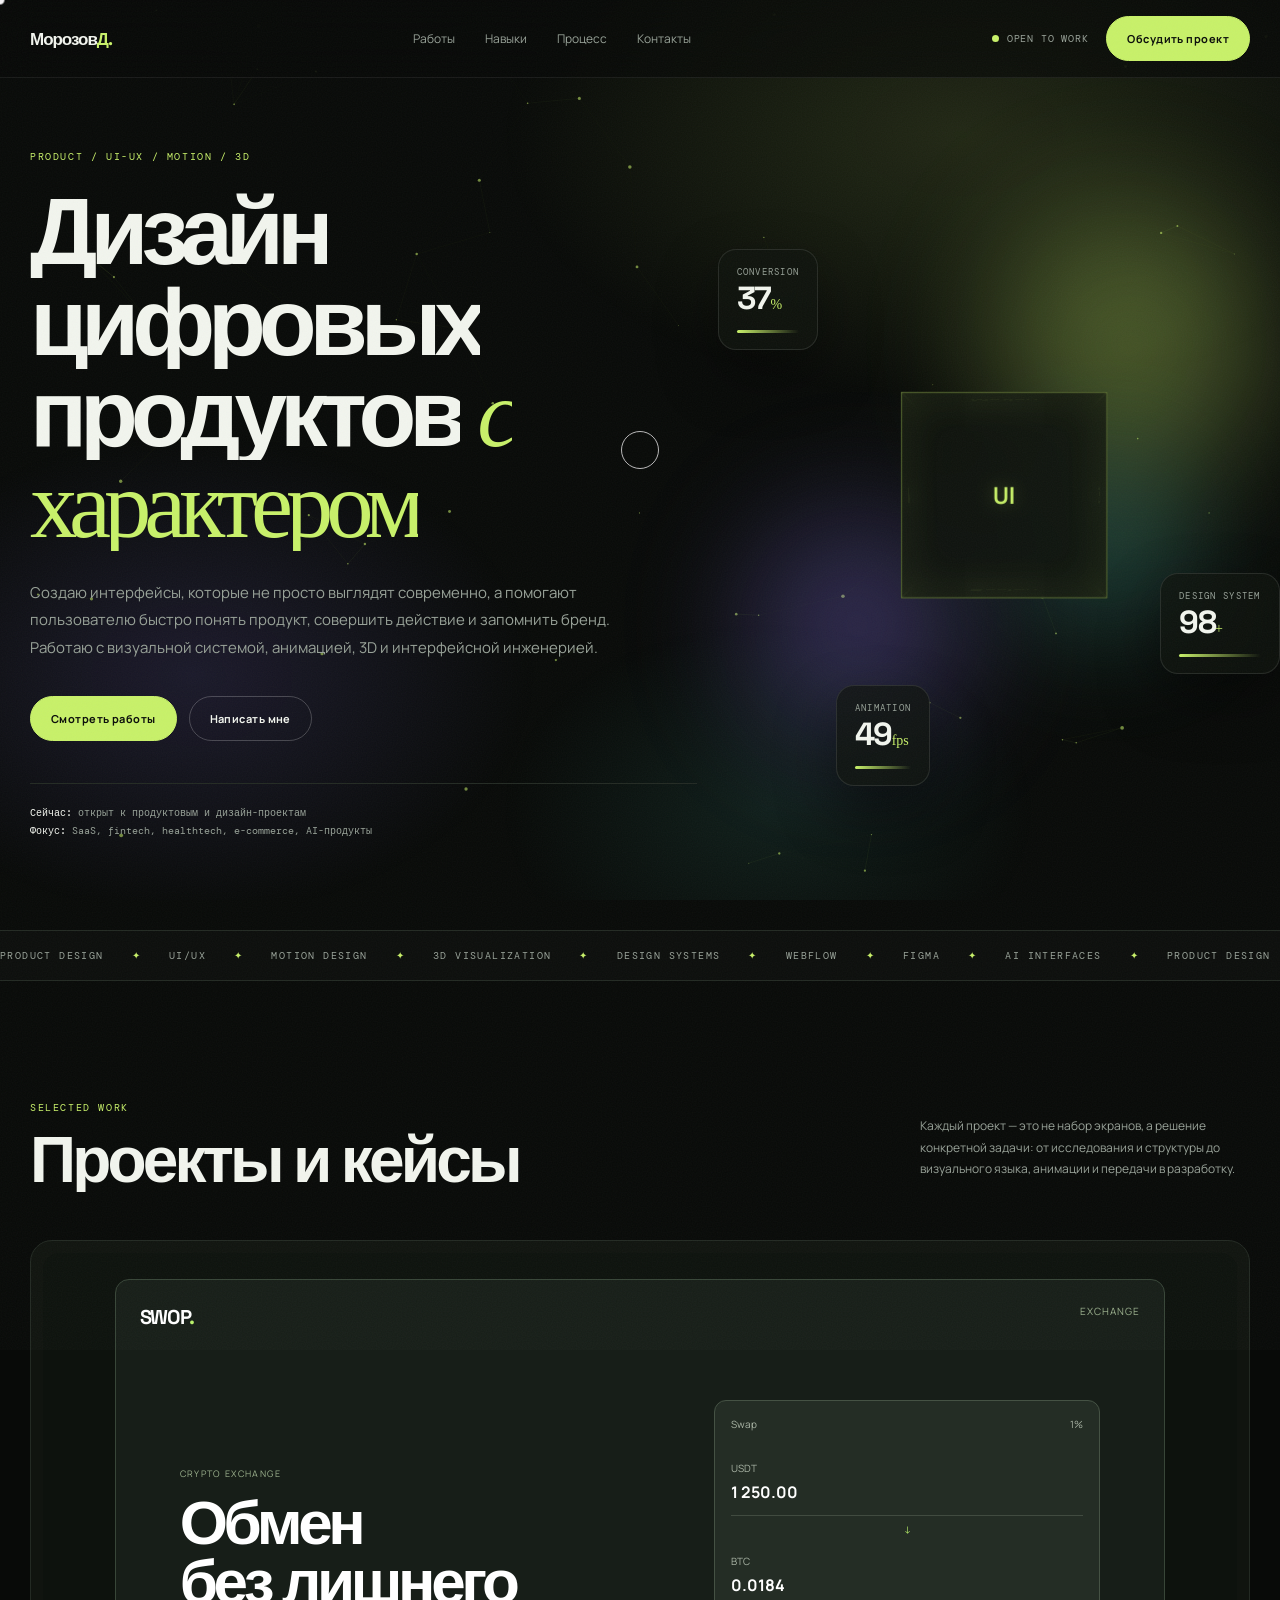
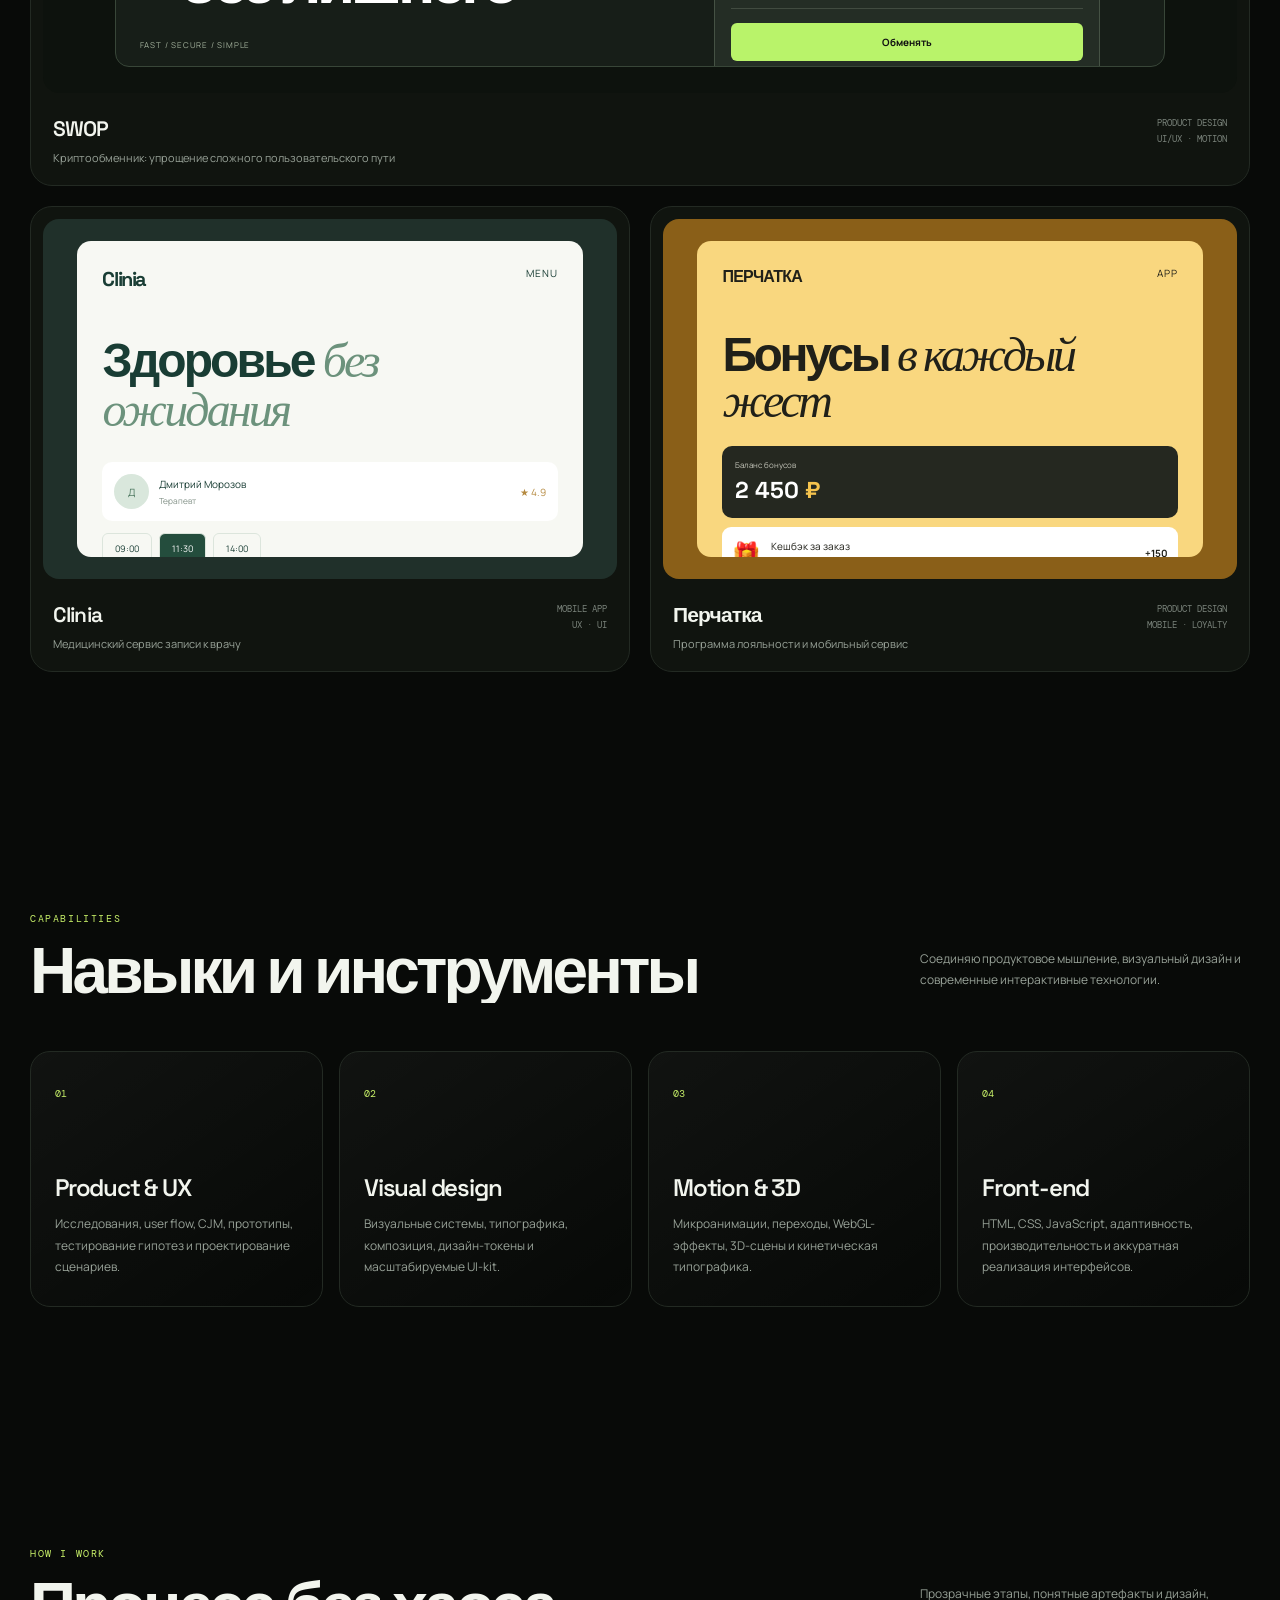
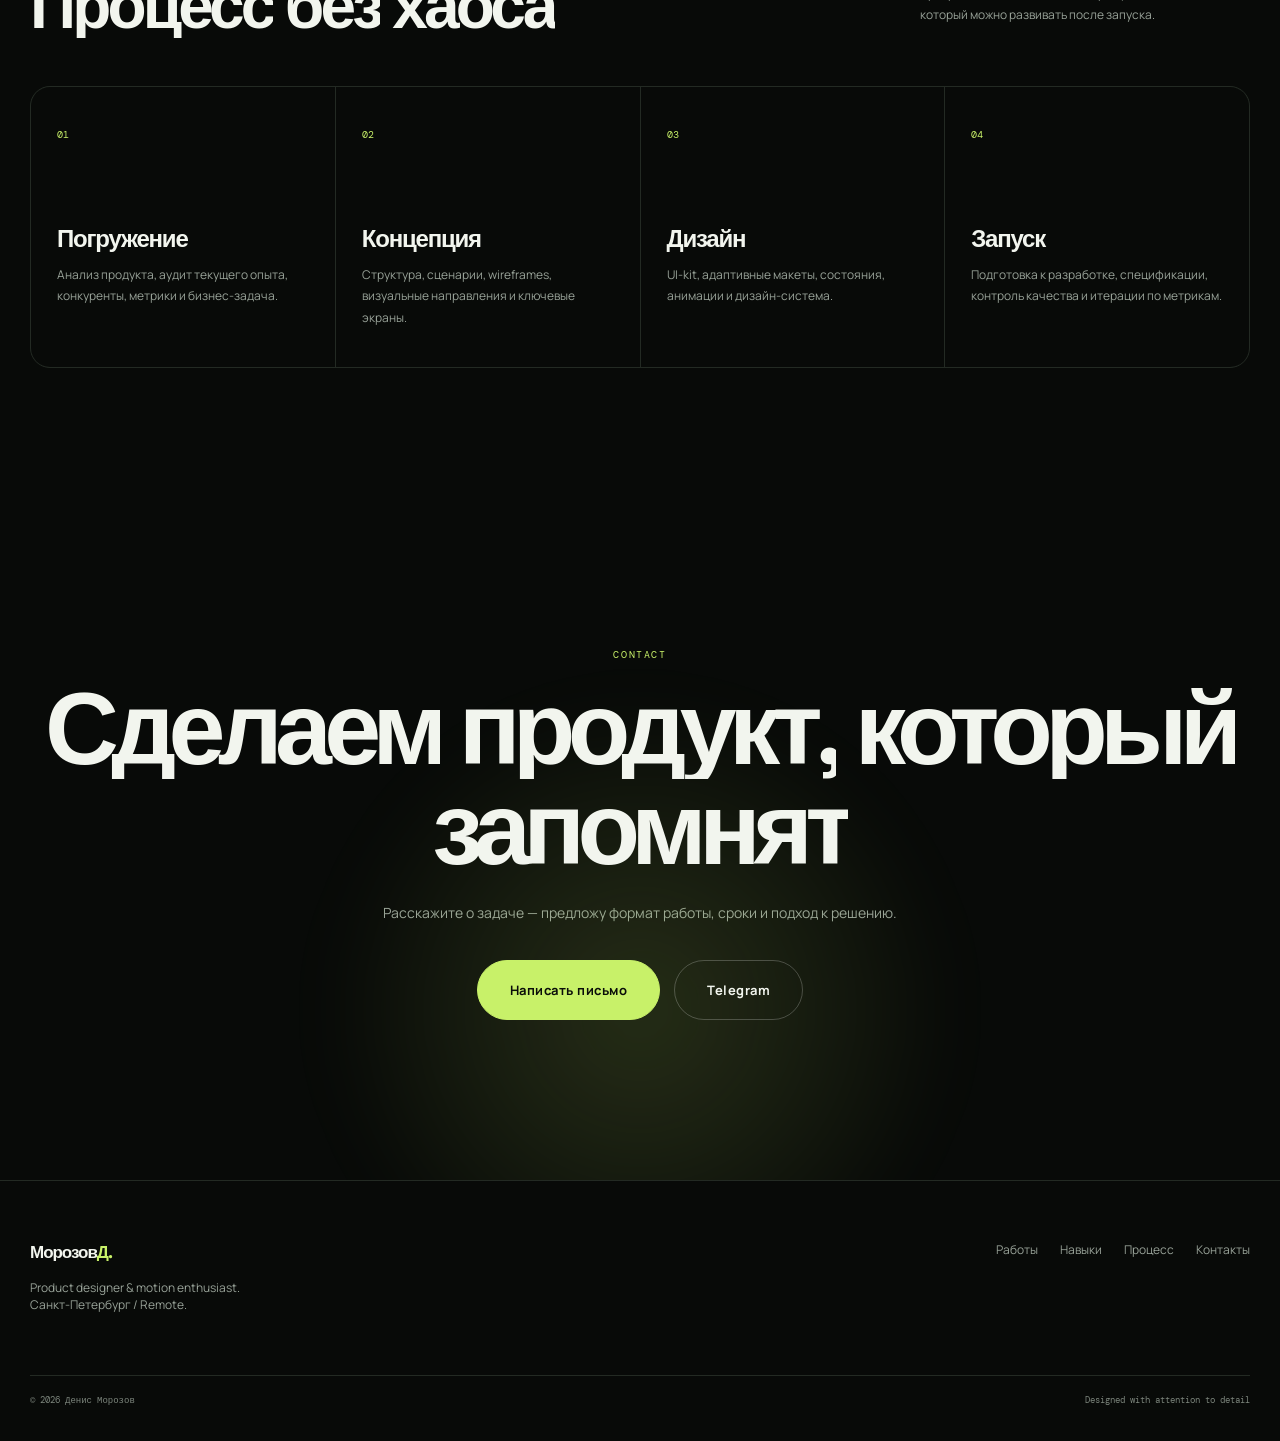
==== commit 4aac411d: "Add files via upload" ====
--- a/index.html
+++ b/index.html
@@ -1,208 +1,245 @@
-<!doctype html>
+<!DOCTYPE html>
 <html lang="ru">
-
 <head>
-  <meta charset="utf-8">
-  <meta name="viewport" content="width=device-width,initial-scale=1">
-  <meta name="description" content="Портфолио веб-дизайнера: UX/UI, сайты, интернет-магазины и продуктовые интерфейсы.">
-  <title>Морозов Д.А — веб-дизайн и интерфейсы</title>
-  <link rel="stylesheet" href="assets/style.css">
+<meta charset="UTF-8">
+<meta name="viewport" content="width=device-width, initial-scale=1.0">
+<title>Морозов Дмитрий — Product Designer</title>
+<meta name="description" content="Продуктовый дизайнер. Интерфейсы, цифровые продукты, анимация и 3D-визуализация.">
+<link rel="preconnect" href="https://fonts.googleapis.com">
+<link rel="preconnect" href="https://fonts.gstatic.com" crossorigin>
+<link href="https://fonts.googleapis.com/css2?family=DM+Mono:wght@400;500&family=Manrope:wght@400;500;600;700;800&family=Space+Grotesk:wght@400;500;600;700&display=swap" rel="stylesheet">
+<link rel="stylesheet" href="style.css">
 </head>
-
 <body>
-  <header class="wrap nav"><a class="logo" href="index.html">g<span>.</span></a>
-    <nav class="navlinks"><a href="#work">Проекты</a><a href="#approach">Подход</a><a href="#about">Обо мне</a><a href="#contact">Контакт</a></nav>
-    <div class="navright"><span class="availability">Открыт к предложениям</span><a class="btn" href="mailto:mazzask@proton.me">Написать ↗</a></div>
-  </header>
-  <main>
-    <section class="wrap hero">
-      <div class="reveal">
-        <div class="eyebrow">Веб-дизайн · UX/UI · цифровые продукты</div>
-        <h1>Дизайн, который<br>делает сложное <em>понятным.</em></h1>
-        <p>Проектирую структуру и интерфейсы сайтов: от первого пользовательского сценария до адаптивного макета. Слежу, чтобы визуальная идея работала на задачу бизнеса, а не существовала отдельно от неё.</p>
-        <div class="hero-actions"><a class="btn dark" href="#work">Смотреть проекты ↓</a><a class="btn" href="#contact">Обсудить задачу ↗</a></div>
-      </div>
-      <div class="hero-side">
-        <p>Работаю на стыке визуального дизайна, логики интерфейсов и технической реализации. Внимание к деталям, ясная коммуникация и аккуратная передача макетов в разработку.</p>
-        <div class="hero-note"><strong>ОСНОВНЫЕ НАПРАВЛЕНИЯ</strong>
-          <br>Лендинги / E-commerce / SaaS / Адаптивный дизайн</div>
-      </div>
-    </section>
-    <div class="ticker wrap"><span>Figma · UX/UI</span><span>Структура и прототипирование</span><span>Responsive design</span><span>Дизайн-системы</span><span>Tilda / Zero Block*</span></div>
-    <section class="wrap section" id="work">
+<div class="noise"></div>
+<div class="cursor" data-cursor></div>
+<div class="cursor-ring" data-cursor-ring></div>
+
+<div class="preloader" data-preloader>
+  <div class="preloader-inner">
+    <div class="preloader-logo">М<span>.</span></div>
+    <div class="preloader-bar"><i></i></div>
+    <div class="preloader-text">Собираю интерфейс<span data-loader-percent>0%</span></div>
+  </div>
+</div>
+
+<header class="nav">
+  <div class="wrap nav-inner">
+    <a href="#top" class="logo" data-magnetic>Морозов<span>Д.</span></a>
+    <nav class="navlinks">
+      <a href="#work" data-link>Работы</a>
+      <a href="#skills" data-link>Навыки</a>
+      <a href="#process" data-link>Процесс</a>
+      <a href="#contact" data-link>Контакты</a>
+    </nav>
+    <div class="navright">
+      <div class="availability"><span></span>Open to work</div>
+      <a class="btn dark" href="#contact" data-magnetic>Обсудить проект</a>
+      <button class="mobile-menu" data-menu aria-label="Меню"><span></span><span></span></button>
+    </div>
+  </div>
+</header>
+
+<main id="top">
+  <section class="hero">
+    <div class="wrap hero-grid">
+      <div class="hero-copy">
+        <div class="eyebrow" data-reveal>Product / UI-UX / Motion / 3D</div>
+        <h1 data-split>Дизайн цифровых продуктов <em>с характером</em></h1>
+        <p data-reveal>Создаю интерфейсы, которые не просто выглядят современно, а помогают пользователю быстро понять продукт, совершить действие и запомнить бренд. Работаю с визуальной системой, анимацией, 3D и интерфейсной инженерией.</p>
+        <div class="hero-actions" data-reveal>
+          <a href="#work" class="btn dark" data-magnetic>Смотреть работы</a>
+          <a href="#contact" class="btn" data-magnetic>Написать мне</a>
+        </div>
+        <div class="hero-note" data-reveal>
+          <strong>Сейчас:</strong> открыт к продуктовым и дизайн-проектам<br>
+          <strong>Фокус:</strong> SaaS, fintech, healthtech, e-commerce, AI-продукты
+        </div>
+      </div>
+
+      <div class="hero-visual" data-reveal>
+        <div class="orb orb-1"></div>
+        <div class="orb orb-2"></div>
+        <div class="orb orb-3"></div>
+        <div class="scene-3d" data-tilt-scene>
+          <div class="cube">
+            <div class="face front"><span>UI</span></div>
+            <div class="face back"><span>UX</span></div>
+            <div class="face right"><span>3D</span></div>
+            <div class="face left"><span>AI</span></div>
+            <div class="face top"><span>Motion</span></div>
+            <div class="face bottom"><span>Design</span></div>
+          </div>
+        </div>
+        <div class="floating-card card-a" data-float>
+          <small>Conversion</small>
+          <strong data-count="38">0</strong><em>%</em>
+          <div class="spark"></div>
+        </div>
+        <div class="floating-card card-b" data-float>
+          <small>Design system</small>
+          <strong data-count="120">0</strong><em>+</em>
+          <div class="spark"></div>
+        </div>
+        <div class="floating-card card-c" data-float>
+          <small>Animation</small>
+          <strong data-count="60">0</strong><em>fps</em>
+          <div class="spark"></div>
+        </div>
+      </div>
+    </div>
+  </section>
+
+  <div class="ticker">
+    <div class="ticker-track">
+      <span>Product design</span><i>✦</i><span>UI/UX</span><i>✦</i><span>Motion design</span><i>✦</i><span>3D visualization</span><i>✦</i><span>Design systems</span><i>✦</i><span>Webflow</span><i>✦</i><span>Figma</span><i>✦</i><span>AI interfaces</span><i>✦</i>
+      <span>Product design</span><i>✦</i><span>UI/UX</span><i>✦</i><span>Motion design</span><i>✦</i><span>3D visualization</span><i>✦</i><span>Design systems</span><i>✦</i><span>Webflow</span><i>✦</i><span>Figma</span><i>✦</i><span>AI interfaces</span><i>✦</i>
+    </div>
+  </div>
+
+  <section class="section" id="work">
+    <div class="wrap">
       <div class="section-head">
         <div>
-          <div class="eyebrow">Избранные работы / 01—03</div>
-          <h2>Проекты и концепции</h2></div>
-        <p>Три демонстрационных кейса с разными задачами: каталог и покупка, сложный SaaS-интерфейс и конверсионная посадочная страница.</p>
-      </div>
-    <div class="projects">
-
-  <!-- SWOP / METALAMP -->
-  <article class="project wide">
-    <a href="case-swop.html">
-      <div class="project-art swop">
-        <div class="case-preview swop-preview">
-          <div class="swop-top">
-            <b>swop<span>●</span></b>
-            <span>EXCHANGE / DASHBOARD</span>
-            <span>RU / EN</span>
-          </div>
-          <div class="swop-content">
-            <div class="swop-label">YOUR NEXT EXCHANGE</div>
-            <div class="swop-heading">Crypto<br>without friction.</div>
-            <div class="swop-widget">
-              <div class="swop-widget-head">Обмен криптовалюты <span>↗</span></div>
-              <div class="swop-currency">Вы отправляете <b>1.00 BTC</b></div>
-              <div class="swop-arrow">↓</div>
-              <div class="swop-currency">Вы получаете <b>84 250 USDT</b></div>
-              <div class="swop-button">Продолжить обмен ↗</div>
+          <div class="eyebrow" data-reveal>Selected work</div>
+          <h2 data-split>Проекты и кейсы</h2>
+        </div>
+        <p data-reveal>Каждый проект — это не набор экранов, а решение конкретной задачи: от исследования и структуры до визуального языка, анимации и передачи в разработку.</p>
+      </div>
+
+      <div class="projects">
+        <a class="project wide" href="case-swop.html" data-tilt data-reveal>
+          <div class="project-art swop">
+            <div class="case-preview swop-preview">
+              <div class="swop-top"><b>SWOP<span>.</span></b><span>EXCHANGE</span></div>
+              <div class="swop-content">
+                <div>
+                  <div class="swop-label">CRYPTO EXCHANGE</div>
+                  <div class="swop-heading">Обмен<br>без лишнего</div>
+                </div>
+                <div class="swop-widget">
+                  <div class="swop-widget-head"><span>Swap</span><span>1%</span></div>
+                  <div class="swop-currency">USDT<b>1 250.00</b></div>
+                  <div class="swop-arrow">↓</div>
+                  <div class="swop-currency">BTC<b>0.0184</b></div>
+                  <div class="swop-button">Обменять</div>
+                </div>
+              </div>
+              <div class="swop-bottom">FAST / SECURE / SIMPLE</div>
             </div>
           </div>
-          <div class="swop-bottom">21 COMPONENT GROUP　 /　 8 USER FLOWS　 /　 7 → 4 STEPS</div>
-        </div>
-      </div>
-      <div class="project-info">
-        <div>
-          <h3>SWOP — криптовалютный обменный сервис</h3>
-          <p>Fintech · UX Optimization · Design System · Usability Testing</p>
-          <span class="project-link">Изучить кейс ↗</span>
-        </div>
-        <div class="project-meta">METALAMP / 2025—NOW<br>PRODUCT DESIGN</div>
-      </div>
-    </a>
-  </article>
-
-  <!-- CLINIA / PURRWEB -->
-  <article class="project">
-    <a href="case-clinia.html">
-      <div class="project-art clinia">
-        <div class="case-preview clinia-preview">
-          <div class="clinia-top"><b>clinia<span>+</span></b><span>ЗАБОТА НАЧИНАЕТСЯ ЗДЕСЬ</span></div>
-          <div class="clinia-heading">Ваше здоровье.<br><i>Без лишних шагов.</i></div>
-          <div class="clinia-doctor">
-            <div class="doctor-avatar">DR</div>
-            <div><b>Анна Смирнова</b><small>Терапевт · 12 лет опыта</small></div>
-            <span>4.9 ★</span>
-          </div>
-          <div class="clinia-slots"><i>10:30</i><i>12:00</i><i class="selected">14:30</i></div>
-          <div class="clinia-cta">Записаться на приём →</div>
-        </div>
-      </div>
-      <div class="project-info">
-        <div>
-          <h3>Clinia — мобильный сервис записи к врачу</h3>
-          <p>Healthcare · Mobile UX · User Flow · Booking</p>
-          <span class="project-link">Изучить кейс ↗</span>
-        </div>
-        <div class="project-meta">PURRWEB / 2023—2025<br>MOBILE PRODUCT</div>
-      </div>
-    </a>
-  </article>
-
-  <!-- NSIGN / PERCHATKA -->
-  <article class="project">
-    <a href="case-perchatka.html">
-      <div class="project-art perchatka">
-        <div class="case-preview perchatka-preview">
-          <div class="perchatka-top"><b>ПЕРЧАТКА<span>®</span></b><span>EMPLOYEE SPACE</span></div>
-          <div class="perchatka-heading">Всё для<br>работы. <i>И не только.</i></div>
-          <div class="perchatka-balance"><small>МОИ МОНЕТЫ</small><b>2 450 <span>✦</span></b></div>
-          <div class="perchatka-reward"><div>🎧</div><span><b>Твои награды</b><small>Выбирай то, что нравится</small></span><strong>→</strong></div>
-          <div class="perchatka-nav">⌂　　 ◉　　 ▣　　 ♙</div>
-        </div>
-      </div>
-      <div class="project-info">
-        <div>
-          <h3>«Перчатка» — корпоративная платформа</h3>
-          <p>Enterprise UX · Employee Experience · Mobile Interface</p>
-          <span class="project-link">Изучить кейс ↗</span>
-        </div>
-        <div class="project-meta">NSIGN / 2023<br>EMPLOYEE PRODUCT</div>
-      </div>
-    </a>
-  </article>
-
-</div>
-      </div>
-      <p class="disclaimer" style="margin-top:22px">* Проекты на этой странице — самостоятельные концепции для демонстрации подхода и навыков. Это не клиентские запуски; коммерческие результаты и метрики не заявляются. Упоминание Tilda/Zero Block оставлено как направление реализации, а не подтверждение опыта конкретного коммерческого запуска.</p>
-    </section>
-    <section class="section" id="approach" style="background:#e9e9e1">
-      <div class="wrap">
-        <div class="section-head">
-          <div>
-            <div class="eyebrow">Как я подхожу к задаче</div>
-            <h2>Сначала логика.<br>Потом визуал.</h2></div>
-          <p>Дизайн начинается не с выбора шрифта. Сначала нужно понять пользователя, контекст и действие, которое должен поддержать интерфейс.</p>
-        </div>
-        <div class="projects">
-          <div>
-            <div class="eyebrow">01 / Понять</div>
-            <h3>Контекст и задача</h3>
-            <p style="font-size:13px;line-height:1.8;color:#626c65">Изучаю продукт, аудиторию, ограничения и конкурентов. Формулирую основную задачу страницы и ключевое действие пользователя.</p>
-          </div>
-          <div>
-            <div class="eyebrow">02 / Спроектировать</div>
-            <h3>Структура и сценарии</h3>
-            <p style="font-size:13px;line-height:1.8;color:#626c65">Собираю структуру, определяю приоритеты контента, продумываю состояния и путь пользователя. При необходимости делаю прототип.</p>
-          </div>
-          <div>
-            <div class="eyebrow">03 / Систематизировать</div>
-            <h3>Визуальная система</h3>
-            <p style="font-size:13px;line-height:1.8;color:#626c65">Подбираю типографику, сетку, цвета и компоненты. Проверяю контраст, иерархию и повторяемость решений.</p>
-          </div>
-          <div>
-            <div class="eyebrow">04 / Подготовить</div>
-            <h3>Адаптив и передача</h3>
-            <p style="font-size:13px;line-height:1.8;color:#626c65">Прорабатываю мобильные состояния, интерактивные элементы и спецификацию. Передаю макет так, чтобы его можно было реализовать без догадок.</p>
-          </div>
-        </div>
-      </div>
-    </section>
-    <section class="wrap section" id="about">
+          <div class="project-info">
+            <div><h3>SWOP</h3><p>Криптообменник: упрощение сложного пользовательского пути</p></div>
+            <div class="project-meta">Product design<br>UI/UX · Motion</div>
+          </div>
+        </a>
+
+        <a class="project" href="case-clinia.html" data-tilt data-reveal>
+          <div class="project-art clinia">
+            <div class="case-preview clinia-preview">
+              <div class="clinia-top"><b>Clinia</b><span>MENU</span></div>
+              <div class="clinia-heading">Здоровье <i>без ожидания</i></div>
+              <div class="clinia-doctor"><div class="doctor-avatar">Д</div><div>Дмитрий Морозов<br><small>Терапевт</small></div><span>★ 4.9</span></div>
+              <div class="clinia-slots"><i>09:00</i><i class="selected">11:30</i><i>14:00</i></div>
+              <div class="clinia-cta">Записаться на приём</div>
+            </div>
+          </div>
+          <div class="project-info">
+            <div><h3>Clinia</h3><p>Медицинский сервис записи к врачу</p></div>
+            <div class="project-meta">Mobile app<br>UX · UI</div>
+          </div>
+        </a>
+
+        <a class="project" href="case-perchatka.html" data-tilt data-reveal>
+          <div class="project-art perchatka">
+            <div class="case-preview perchatka-preview">
+              <div class="perchatka-top"><b>ПЕРЧАТКА</b><span>APP</span></div>
+              <div class="perchatka-heading">Бонусы <i>в каждый жест</i></div>
+              <div class="perchatka-balance"><small>Баланс бонусов</small><b>2 450 <span>₽</span></b></div>
+              <div class="perchatka-reward"><div>🎁</div><div>Кешбэк за заказ<br><small>+150 бонусов</small></div><strong>+150</strong></div>
+              <div class="perchatka-nav">● ● ●</div>
+            </div>
+          </div>
+          <div class="project-info">
+            <div><h3>Перчатка</h3><p>Программа лояльности и мобильный сервис</p></div>
+            <div class="project-meta">Product design<br>Mobile · Loyalty</div>
+          </div>
+        </a>
+      </div>
+    </div>
+  </section>
+
+  <section class="section skills" id="skills">
+    <div class="wrap">
       <div class="section-head">
         <div>
-          <div class="eyebrow">Немного обо мне</div>
-          <h2>Дизайн + техническая база</h2></div>
-      </div>
-      <div class="content" style="padding-top:0">
-        <aside>Профиль</aside>
+          <div class="eyebrow" data-reveal>Capabilities</div>
+          <h2 data-split>Навыки и инструменты</h2>
+        </div>
+        <p data-reveal>Соединяю продуктовое мышление, визуальный дизайн и современные интерактивные технологии.</p>
+      </div>
+      <div class="skills-grid">
+        <div class="skill" data-reveal data-tilt><span class="skill-num">01</span><h3>Product & UX</h3><p>Исследования, user flow, CJM, прототипы, тестирование гипотез и проектирование сценариев.</p></div>
+        <div class="skill" data-reveal data-tilt><span class="skill-num">02</span><h3>Visual design</h3><p>Визуальные системы, типографика, композиция, дизайн-токены и масштабируемые UI-kit.</p></div>
+        <div class="skill" data-reveal data-tilt><span class="skill-num">03</span><h3>Motion & 3D</h3><p>Микроанимации, переходы, WebGL-эффекты, 3D-сцены и кинетическая типографика.</p></div>
+        <div class="skill" data-reveal data-tilt><span class="skill-num">04</span><h3>Front-end</h3><p>HTML, CSS, JavaScript, адаптивность, производительность и аккуратная реализация интерфейсов.</p></div>
+      </div>
+    </div>
+  </section>
+
+  <section class="section process" id="process">
+    <div class="wrap">
+      <div class="section-head">
         <div>
-          <p>У меня техническое образование по направлению «Информационные системы и программирование» и около трёх лет опыта в IT на позиции системного администратора. Этот опыт сформировал привычку думать не только о внешнем виде, но и о том, как решение будет работать в реальной среде.</p>
-          <p>Знаком с обработкой изображений и видео, работаю с Adobe Lightroom, Premiere Pro и DaVinci Resolve. Изучаю и применяю AI-инструменты как вспомогательный инструмент для исследования, идей и ускорения отдельных этапов.</p>
-          <div style="margin-top:20px"><span class="tag">UX/UI</span><span class="tag">Figma</span><span class="tag">Responsive</span><span class="tag">Wireframes</span><span class="tag">Visual design</span><span class="tag">Adobe</span><span class="tag">AI tools</span></div>
-        </div>
-      </div>
-      <div class="content">
-        <aside>Рабочие принципы</aside>
-        <div>
-          <ul>
-            <li>Не усложнять интерфейс там, где можно сделать проще.</li>
-            <li>Объяснять решения через задачу пользователя и продукта.</li>
-            <li>Учитывать мобильные устройства с самого начала, а не в конце.</li>
-            <li>Не выдавать гипотезы за подтверждённые результаты.</li>
-            <li>Фиксировать договорённости и доводить задачи до завершения.</li>
-          </ul>
-        </div>
-      </div>
-    </section>
-  </main>
-  <footer class="footer" id="contact">
-    <div class="wrap">
-      <div class="footer-top">
-        <div>
-          <div class="eyebrow">Есть задача? Давайте обсудим</div>
-          <h2>Сделаем понятный<br>и сильный продукт.</h2>
-          <p>Открыт к предложениям о работе и проектному сотрудничеству.</p>
-        </div>
-        <div><a class="btn dark" href="mailto:mazzask@proton.me">Написать на почту ↗</a>
-          <p style="margin-top:15px">Telegram: @wewassup</p>
-        </div>
-      </div>
-      <div class="footer-bottom"><span>© <span data-year></span> Морозов Д.A · Портфолио</span><span>Сделано с вниманием к деталям</span><a href="#top">Наверх ↑</a></div>
-    </div>
-  </footer>
-  <script src="assets/app.js"></script>
+          <div class="eyebrow" data-reveal>How I work</div>
+          <h2 data-split>Процесс без хаоса</h2>
+        </div>
+        <p data-reveal>Прозрачные этапы, понятные артефакты и дизайн, который можно развивать после запуска.</p>
+      </div>
+      <div class="process-grid">
+        <div class="process-item" data-reveal><span>01</span><h3>Погружение</h3><p>Анализ продукта, аудит текущего опыта, конкуренты, метрики и бизнес-задача.</p></div>
+        <div class="process-item" data-reveal><span>02</span><h3>Концепция</h3><p>Структура, сценарии, wireframes, визуальные направления и ключевые экраны.</p></div>
+        <div class="process-item" data-reveal><span>03</span><h3>Дизайн</h3><p>UI-kit, адаптивные макеты, состояния, анимации и дизайн-система.</p></div>
+        <div class="process-item" data-reveal><span>04</span><h3>Запуск</h3><p>Подготовка к разработке, спецификации, контроль качества и итерации по метрикам.</p></div>
+      </div>
+    </div>
+  </section>
+
+  <section class="section contact" id="contact">
+    <div class="wrap contact-wrap">
+      <div class="eyebrow" data-reveal>Contact</div>
+      <h2 class="contact-title" data-split>Сделаем продукт, который запомнят</h2>
+      <p data-reveal>Расскажите о задаче — предложу формат работы, сроки и подход к решению.</p>
+      <div class="contact-actions" data-reveal>
+        <a href="mailto:mazzask@proton.me" class="btn dark big" data-magnetic>Написать письмо</a>
+        <a href="https://t.me/wewassup" class="btn big" data-magnetic>Telegram</a>
+      </div>
+    </div>
+  </section>
+</main>
+
+<footer class="footer">
+  <div class="wrap">
+    <div class="footer-top">
+      <div>
+        <div class="logo">Морозов<span>Д.</span></div>
+        <p>Product designer & motion enthusiast.<br>Санкт-Петербург / Remote.</p>
+      </div>
+      <div class="footer-links">
+        <a href="#work">Работы</a>
+        <a href="#skills">Навыки</a>
+        <a href="#process">Процесс</a>
+        <a href="#contact">Контакты</a>
+      </div>
+    </div>
+    <div class="footer-bottom">
+      <span>© <span data-year>2026</span> Денис Морозов</span>
+      <span>Designed with attention to detail</span>
+    </div>
+  </div>
+</footer>
+
+<canvas id="particles"></canvas>
+<script src="app.js"></script>
 </body>
-
-</html>+</html>
--- a/style.css
+++ b/style.css
@@ -0,0 +1,219 @@
+@import url('https://fonts.googleapis.com/css2?family=DM+Mono:wght@400;500&family=Manrope:wght@400;500;600;700;800&family=Space+Grotesk:wght@400;500;600;700&display=swap');
+
+:root{
+  --bg:#080a08; --panel:#10140f; --ink:#f2f5ee; --muted:#98a298; --line:#232a23;
+  --lime:#c8f169; --lime-2:#8dbd43; --violet:#8f7bff; --cyan:#5eead4; --orange:#ff8a5c;
+  --sans:'Manrope',Arial,sans-serif; --mono:'DM Mono',monospace; --display:'Space Grotesk',sans-serif;
+}
+*{box-sizing:border-box}
+html{scroll-behavior:smooth}
+body{margin:0;background:var(--bg);color:var(--ink);font-family:var(--sans);overflow-x:hidden;-webkit-font-smoothing:antialiased}
+a{color:inherit;text-decoration:none}
+button{font:inherit}
+::selection{background:var(--lime);color:#0a0d09}
+.wrap{width:min(1220px,calc(100% - 48px));margin:auto}
+
+.noise{position:fixed;inset:-50%;z-index:9998;pointer-events:none;opacity:.045;background-image:url("data:image/svg+xml,%3Csvg xmlns='http://www.w3.org/2000/svg' width='200' height='200'%3E%3Cfilter id='n'%3E%3CfeTurbulence type='fractalNoise' baseFrequency='.8'/%3E%3C/filter%3E%3Crect width='200' height='200' filter='url(%23n)'/%3E%3C/svg%3E");animation:grain 7s steps(10) infinite}
+@keyframes grain{0%{transform:translate(0,0)}20%{transform:translate(-3%,2%)}40%{transform:translate(2%,-3%)}60%{transform:translate(-2%,-2%)}80%{transform:translate(3%,1%)}100%{transform:translate(0,0)}}
+
+#particles{position:fixed;inset:0;z-index:-2;pointer-events:none}
+body:before{content:'';position:fixed;inset:0;z-index:-3;background:radial-gradient(60% 50% at 75% 15%,rgba(200,241,105,.13),transparent 60%),radial-gradient(45% 45% at 15% 75%,rgba(143,123,255,.14),transparent 60%),radial-gradient(35% 35% at 60% 90%,rgba(94,234,212,.09),transparent 60%)}
+
+.cursor,.cursor-ring{position:fixed;top:0;left:0;z-index:9999;pointer-events:none;border-radius:50%;transform:translate(-50%,-50%);mix-blend-mode:difference}
+.cursor{width:9px;height:9px;background:#fff}
+.cursor-ring{width:38px;height:38px;border:1px solid rgba(255,255,255,.75);transition:width .25s,height .25s,opacity .25s}
+.cursor-ring.active{width:68px;height:68px;opacity:.9}
+@media(hover:none){.cursor,.cursor-ring{display:none}}
+
+.preloader{position:fixed;inset:0;z-index:10000;background:#080a08;display:grid;place-items:center;transition:opacity .7s ease,visibility .7s}
+.preloader.done{opacity:0;visibility:hidden}
+.preloader-inner{width:min(340px,80vw);text-align:center}
+.preloader-logo{font:800 54px var(--display);letter-spacing:-.08em}
+.preloader-logo span{color:var(--lime)}
+.preloader-bar{height:2px;background:#20261f;margin:26px 0 14px;overflow:hidden}
+.preloader-bar i{display:block;height:100%;width:0;background:linear-gradient(90deg,var(--lime),var(--cyan));transition:width .2s}
+.preloader-text{font:10px var(--mono);letter-spacing:.16em;text-transform:uppercase;color:var(--muted);display:flex;justify-content:space-between}
+
+.nav{position:fixed;top:0;left:0;right:0;z-index:100;height:78px;background:rgba(8,10,8,.68);backdrop-filter:blur(18px);border-bottom:1px solid rgba(255,255,255,.07)}
+.nav-inner{height:100%;display:flex;align-items:center;justify-content:space-between}
+.logo{font:800 17px var(--display);letter-spacing:-.06em}
+.logo span{color:var(--lime)}
+.navlinks{display:flex;gap:30px;font-size:12px;color:var(--muted)}
+.navlinks a{position:relative}
+.navlinks a:after{content:'';position:absolute;left:0;bottom:-7px;width:0;height:1px;background:var(--lime);transition:width .3s}
+.navlinks a:hover{color:var(--ink)}
+.navlinks a:hover:after{width:100%}
+.navright{display:flex;align-items:center;gap:18px}
+.availability{font:10px var(--mono);letter-spacing:.08em;text-transform:uppercase;color:var(--muted);display:flex;align-items:center;gap:8px}
+.availability span{width:7px;height:7px;border-radius:50%;background:var(--lime);box-shadow:0 0 0 0 rgba(200,241,105,.6);animation:pulse 2s infinite}
+@keyframes pulse{70%{box-shadow:0 0 0 9px rgba(200,241,105,0)}100%{box-shadow:0 0 0 0 rgba(200,241,105,0)}}
+.btn{display:inline-flex;align-items:center;justify-content:center;gap:10px;padding:14px 20px;border:1px solid rgba(255,255,255,.22);border-radius:100px;font-size:11px;font-weight:700;letter-spacing:.04em;color:var(--ink);transition:.3s cubic-bezier(.2,.8,.2,1);position:relative;overflow:hidden}
+.btn:before{content:'';position:absolute;inset:0;background:var(--lime);transform:translateY(101%);transition:transform .35s cubic-bezier(.2,.8,.2,1);z-index:-1}
+.btn:hover{color:#0a0d09;border-color:var(--lime)}
+.btn:hover:before{transform:translateY(0)}
+.btn.dark{background:var(--lime);color:#0a0d09;border-color:var(--lime)}
+.btn.dark:before{background:#fff}
+.btn.big{padding:20px 32px;font-size:13px}
+.mobile-menu{display:none;width:42px;height:42px;border:1px solid var(--line);background:transparent;border-radius:50%;flex-direction:column;align-items:center;justify-content:center;gap:5px}
+.mobile-menu span{width:16px;height:1.5px;background:var(--ink)}
+
+.hero{min-height:100vh;padding:150px 0 90px;display:flex;align-items:center;position:relative}
+.hero-grid{display:grid;grid-template-columns:1.15fr .85fr;gap:60px;align-items:center}
+.eyebrow{font:10px var(--mono);letter-spacing:.16em;text-transform:uppercase;color:var(--lime)}
+.hero h1{font:600 clamp(52px,7.4vw,104px)/0.96 var(--display);letter-spacing:-.075em;margin:24px 0 28px}
+.hero h1 em{font-family:Georgia,serif;font-weight:400;color:var(--lime)}
+.word{display:inline-block;overflow:hidden;vertical-align:top}
+.word i{display:inline-block;font-style:normal;transform:translateY(110%);animation:wordUp .9s cubic-bezier(.2,.8,.2,1) forwards}
+@keyframes wordUp{to{transform:translateY(0)}}
+.hero p{font-size:15px;line-height:1.85;color:var(--muted);max-width:580px}
+.hero-actions{display:flex;gap:12px;flex-wrap:wrap;margin-top:34px}
+.hero-note{margin-top:42px;padding-top:20px;border-top:1px solid var(--line);font:10px/1.8 var(--mono);color:var(--muted)}
+.hero-note strong{color:var(--ink);font-weight:500}
+
+.hero-visual{position:relative;height:560px;perspective:1200px}
+.orb{position:absolute;border-radius:50%;filter:blur(60px);opacity:.55;animation:orbFloat 12s ease-in-out infinite}
+.orb-1{width:320px;height:320px;background:radial-gradient(circle,rgba(200,241,105,.8),transparent);top:-30px;right:-40px}
+.orb-2{width:260px;height:260px;background:radial-gradient(circle,rgba(143,123,255,.75),transparent);bottom:20px;left:-30px;animation-delay:-4s}
+.orb-3{width:190px;height:190px;background:radial-gradient(circle,rgba(94,234,212,.7),transparent);top:42%;right:10%;animation-delay:-8s}
+@keyframes orbFloat{0%,100%{transform:translate3d(0,0,0) scale(1)}50%{transform:translate3d(-25px,35px,0) scale(1.12)}}
+
+.scene-3d{position:absolute;inset:0;display:grid;place-items:center;transform-style:preserve-3d}
+.cube{position:relative;width:190px;height:190px;transform-style:preserve-3d;animation:cubeSpin 16s linear infinite}
+.face{position:absolute;inset:0;display:grid;place-items:center;background:rgba(16,20,15,.72);border:1px solid rgba(200,241,105,.35);backdrop-filter:blur(8px);font:600 22px var(--display);letter-spacing:-.05em;color:var(--lime);box-shadow:inset 0 0 40px rgba(200,241,105,.08)}
+.face:nth-child(1){transform:translateZ(95px)}
+.face:nth-child(2){transform:rotateY(180deg) translateZ(95px)}
+.face:nth-child(3){transform:rotateY(90deg) translateZ(95px)}
+.face:nth-child(4){transform:rotateY(-90deg) translateZ(95px)}
+.face:nth-child(5){transform:rotateX(90deg) translateZ(95px)}
+.face:nth-child(6){transform:rotateX(-90deg) translateZ(95px)}
+@keyframes cubeSpin{from{transform:rotateX(-18deg) rotateY(0)}to{transform:rotateX(-18deg) rotateY(360deg)}}
+
+.floating-card{position:absolute;padding:16px 18px;border:1px solid rgba(255,255,255,.1);background:rgba(16,20,15,.72);backdrop-filter:blur(16px);border-radius:18px;box-shadow:0 25px 60px rgba(0,0,0,.45);animation:floatCard 7s ease-in-out infinite}
+.floating-card small{display:block;font:9px var(--mono);letter-spacing:.14em;text-transform:uppercase;color:var(--muted)}
+.floating-card strong{font:700 32px var(--display);letter-spacing:-.05em}
+.floating-card em{font:400 14px Georgia,serif;color:var(--lime)}
+.card-a{top:6%;left:-8%}
+.card-b{bottom:18%;right:-6%;animation-delay:-2.5s}
+.card-c{bottom:-2%;left:16%;animation-delay:-4.5s}
+@keyframes floatCard{0%,100%{transform:translateY(0) rotate(-1deg)}50%{transform:translateY(-16px) rotate(1.5deg)}}
+.spark{height:3px;margin-top:12px;border-radius:2px;background:linear-gradient(90deg,var(--lime),transparent);animation:spark 2.4s ease-in-out infinite}
+@keyframes spark{0%,100%{width:35%}50%{width:85%}}
+
+.ticker{border-top:1px solid var(--line);border-bottom:1px solid var(--line);padding:18px 0;overflow:hidden;background:rgba(255,255,255,.02)}
+.ticker-track{display:flex;align-items:center;gap:28px;width:max-content;font:10px var(--mono);letter-spacing:.14em;text-transform:uppercase;color:var(--muted);animation:ticker 26s linear infinite}
+.ticker i{color:var(--lime);font-style:normal}
+@keyframes ticker{to{transform:translateX(-50%)}}
+
+.section{padding:120px 0}
+.section-head{display:flex;justify-content:space-between;align-items:end;gap:40px;margin-bottom:48px}
+.section-head h2{font:600 clamp(36px,5vw,64px)/1 var(--display);letter-spacing:-.06em;margin:14px 0 0}
+.section-head p{max-width:330px;font-size:12px;line-height:1.8;color:var(--muted)}
+
+.projects{display:grid;grid-template-columns:1fr 1fr;gap:20px}
+.project{display:block;background:var(--panel);border:1px solid var(--line);border-radius:22px;padding:12px;overflow:hidden;transition:border-color .35s,transform .45s cubic-bezier(.2,.8,.2,1),box-shadow .45s;transform-style:preserve-3d}
+.project:hover{border-color:rgba(200,241,105,.45);box-shadow:0 40px 100px rgba(0,0,0,.5)}
+.project.wide{grid-column:span 2}
+.project-art{position:relative;height:360px;border-radius:16px;overflow:hidden;background:#141813}
+.project.wide .project-art{height:440px}
+.project-info{display:flex;justify-content:space-between;gap:20px;padding:22px 10px 8px}
+.project-info h3{font:600 21px var(--display);letter-spacing:-.04em;margin:0 0 8px}
+.project-info p{font-size:11px;color:var(--muted);margin:0}
+.project-meta{text-align:right;font:9px/1.8 var(--mono);color:#79827a;text-transform:uppercase}
+.project:after{content:'Открыть кейс →';position:absolute;right:26px;bottom:24px;font:10px var(--mono);letter-spacing:.12em;text-transform:uppercase;color:var(--lime);opacity:0;transform:translateY(8px);transition:.35s}
+.project:hover:after{opacity:1;transform:none}
+
+.case-preview{position:absolute;inset:6%;border-radius:14px;overflow:hidden;transition:transform .6s cubic-bezier(.2,.8,.2,1)}
+.project:hover .case-preview{transform:scale(1.04) translateY(-8px)}
+.swop{background:#0d120d}
+.swop-preview{background:#171e18;border:1px solid #384638;padding:24px}
+.swop-top{display:flex;justify-content:space-between;font-size:10px;letter-spacing:.1em;color:#9cb28e}
+.swop-top b{font:700 20px var(--display);letter-spacing:-.06em;color:#fff}
+.swop-top b span{color:#b9f36a}
+.swop-content{padding:7% 4%;display:flex;justify-content:space-between;align-items:center;gap:20px}
+.swop-label{color:#9cb28e;font-size:9px;letter-spacing:.15em}
+.swop-heading{font:600 clamp(28px,5vw,62px)/0.95 var(--display);letter-spacing:-.07em;color:#fff;margin-top:14px}
+.swop-widget{width:42%;min-width:190px;padding:16px;background:#242d25;border:1px solid #455244;border-radius:12px;font-size:10px;color:#aab5a6}
+.swop-widget-head{display:flex;justify-content:space-between;margin-bottom:18px}
+.swop-currency{padding:12px 0;border-bottom:1px solid #414b40}
+.swop-currency b{display:block;color:#fff;font-size:16px;margin-top:6px}
+.swop-arrow{color:#b9f36a;text-align:center;padding:6px}
+.swop-button{background:#b9f36a;color:#111;padding:12px;text-align:center;margin-top:14px;border-radius:6px;font-weight:700}
+.swop-bottom{position:absolute;bottom:16px;left:24px;color:#a5b39e;font-size:8px;letter-spacing:.1em}
+.clinia{background:#20302a}
+.clinia-preview{background:#f7f8f3;padding:25px;color:#193d34}
+.clinia-top{display:flex;justify-content:space-between;font-size:10px;letter-spacing:.1em}
+.clinia-top b{font:700 20px var(--display);letter-spacing:-.07em}
+.clinia-heading{font:600 clamp(25px,4vw,48px)/1.02 var(--display);letter-spacing:-.06em;margin:10% 0 6%}
+.clinia-heading i{color:#6c927c;font-family:Georgia,serif;font-weight:400}
+.clinia-doctor{display:flex;align-items:center;gap:10px;background:#fff;padding:12px;border-radius:10px;font-size:10px}
+.doctor-avatar{width:35px;height:35px;border-radius:50%;background:#d9e7dc;display:grid;place-items:center;color:#47735a}
+.clinia-doctor small{display:block;color:#829187;margin-top:4px}
+.clinia-doctor>span{margin-left:auto;color:#b58a40}
+.clinia-slots{display:flex;gap:7px;margin:12px 0}
+.clinia-slots i{font-style:normal;padding:8px 12px;border:1px solid #dce5dc;border-radius:6px;font-size:9px}
+.clinia-slots .selected{background:#244d3d;color:#fff}
+.clinia-cta{background:#244d3d;color:#fff;padding:12px;text-align:center;border-radius:7px;font-size:10px}
+.perchatka{background:#8a5f18}
+.perchatka-preview{background:#f9d77f;padding:25px;color:#202019}
+.perchatka-top{display:flex;justify-content:space-between;font-size:10px;letter-spacing:.1em}
+.perchatka-top b{font:700 16px var(--display);letter-spacing:-.05em}
+.perchatka-heading{font:750 clamp(27px,4vw,48px)/0.95 var(--display);letter-spacing:-.07em;margin:10% 0 5%}
+.perchatka-heading i{font-family:Georgia,serif;font-weight:400}
+.perchatka-balance{background:#252820;color:#fff;padding:13px;border-radius:10px}
+.perchatka-balance small{display:block;font-size:8px;color:#c4c5b9}
+.perchatka-balance b{font:700 23px var(--display);display:block;margin-top:5px}
+.perchatka-balance b span{color:#f5c34d}
+.perchatka-reward{display:flex;align-items:center;gap:10px;background:#fff;padding:10px;border-radius:9px;margin-top:9px;font-size:10px}
+.perchatka-reward>div:first-child{font-size:23px}
+.perchatka-reward strong{margin-left:auto}
+.perchatka-nav{text-align:center;padding-top:12px;font-size:12px}
+
+.skills-grid{display:grid;grid-template-columns:repeat(4,1fr);gap:16px}
+.skill{padding:28px 24px;min-height:250px;border:1px solid var(--line);border-radius:20px;background:linear-gradient(145deg,rgba(255,255,255,.04),rgba(255,255,255,0));transition:.4s;transform-style:preserve-3d}
+.skill:hover{border-color:rgba(200,241,105,.4);background:linear-gradient(145deg,rgba(200,241,105,.1),rgba(143,123,255,.06))}
+.skill-num{font:10px var(--mono);color:var(--lime)}
+.skill h3{font:600 24px var(--display);letter-spacing:-.05em;margin:70px 0 10px}
+.skill p{font-size:12px;line-height:1.8;color:var(--muted);margin:0}
+
+.process-grid{display:grid;grid-template-columns:repeat(4,1fr);gap:1px;background:var(--line);border:1px solid var(--line);border-radius:20px;overflow:hidden}
+.process-item{background:var(--bg);padding:34px 26px;min-height:280px;transition:background .4s}
+.process-item:hover{background:#10140f}
+.process-item span{font:10px var(--mono);color:var(--lime)}
+.process-item h3{font:600 24px var(--display);letter-spacing:-.05em;margin:80px 0 10px}
+.process-item p{font-size:12px;line-height:1.8;color:var(--muted);margin:0}
+
+.contact{padding:160px 0;text-align:center;position:relative;overflow:hidden}
+.contact:before{content:'';position:absolute;left:50%;bottom:-180px;width:700px;height:700px;transform:translateX(-50%);background:radial-gradient(circle,rgba(200,241,105,.16),transparent 65%);filter:blur(30px)}
+.contact-title{font:600 clamp(44px,8vw,104px)/0.98 var(--display);letter-spacing:-.075em;margin:18px 0 24px}
+.contact p{color:var(--muted);font-size:14px}
+.contact-actions{display:flex;justify-content:center;gap:14px;flex-wrap:wrap;margin-top:38px}
+
+.footer{padding:60px 0 35px;border-top:1px solid var(--line)}
+.footer-top{display:flex;justify-content:space-between;gap:30px;align-items:start}
+.footer p{font-size:12px;color:var(--muted);margin-top:16px}
+.footer-links{display:flex;gap:22px;font-size:12px;color:var(--muted)}
+.footer-bottom{display:flex;justify-content:space-between;border-top:1px solid var(--line);padding-top:18px;margin-top:50px;font:9px var(--mono);color:#7c857c}
+
+[data-reveal]{opacity:0;transform:translateY(36px);transition:opacity .9s cubic-bezier(.2,.8,.2,1),transform .9s cubic-bezier(.2,.8,.2,1)}
+[data-reveal].visible{opacity:1;transform:none}
+[data-tilt]{will-change:transform}
+@media(max-width:900px){
+  .hero-grid,.projects,.skills-grid,.process-grid{grid-template-columns:1fr}
+  .project.wide{grid-column:auto}
+  .section-head{display:block}
+  .section-head p{margin-top:16px}
+  .hero{padding:120px 0 70px}
+  .hero-visual{height:440px;margin-top:30px}
+  .skills-grid,.process-grid{gap:14px}
+  .skill h3,.process-item h3{margin-top:40px}
+  .footer-top{display:block}
+}
+@media(max-width:760px){
+  .wrap{width:min(100% - 32px,560px)}
+  .navlinks,.availability{display:none}
+  .mobile-menu{display:flex}
+  .navlinks.show{display:flex;position:fixed;inset:78px 0 auto;background:#080a08;flex-direction:column;padding:28px;gap:22px;border-bottom:1px solid var(--line)}
+  .project-art,.project.wide .project-art{height:300px}
+  .case-preview{inset:4%}
+  .floating-card{display:none}
+}
